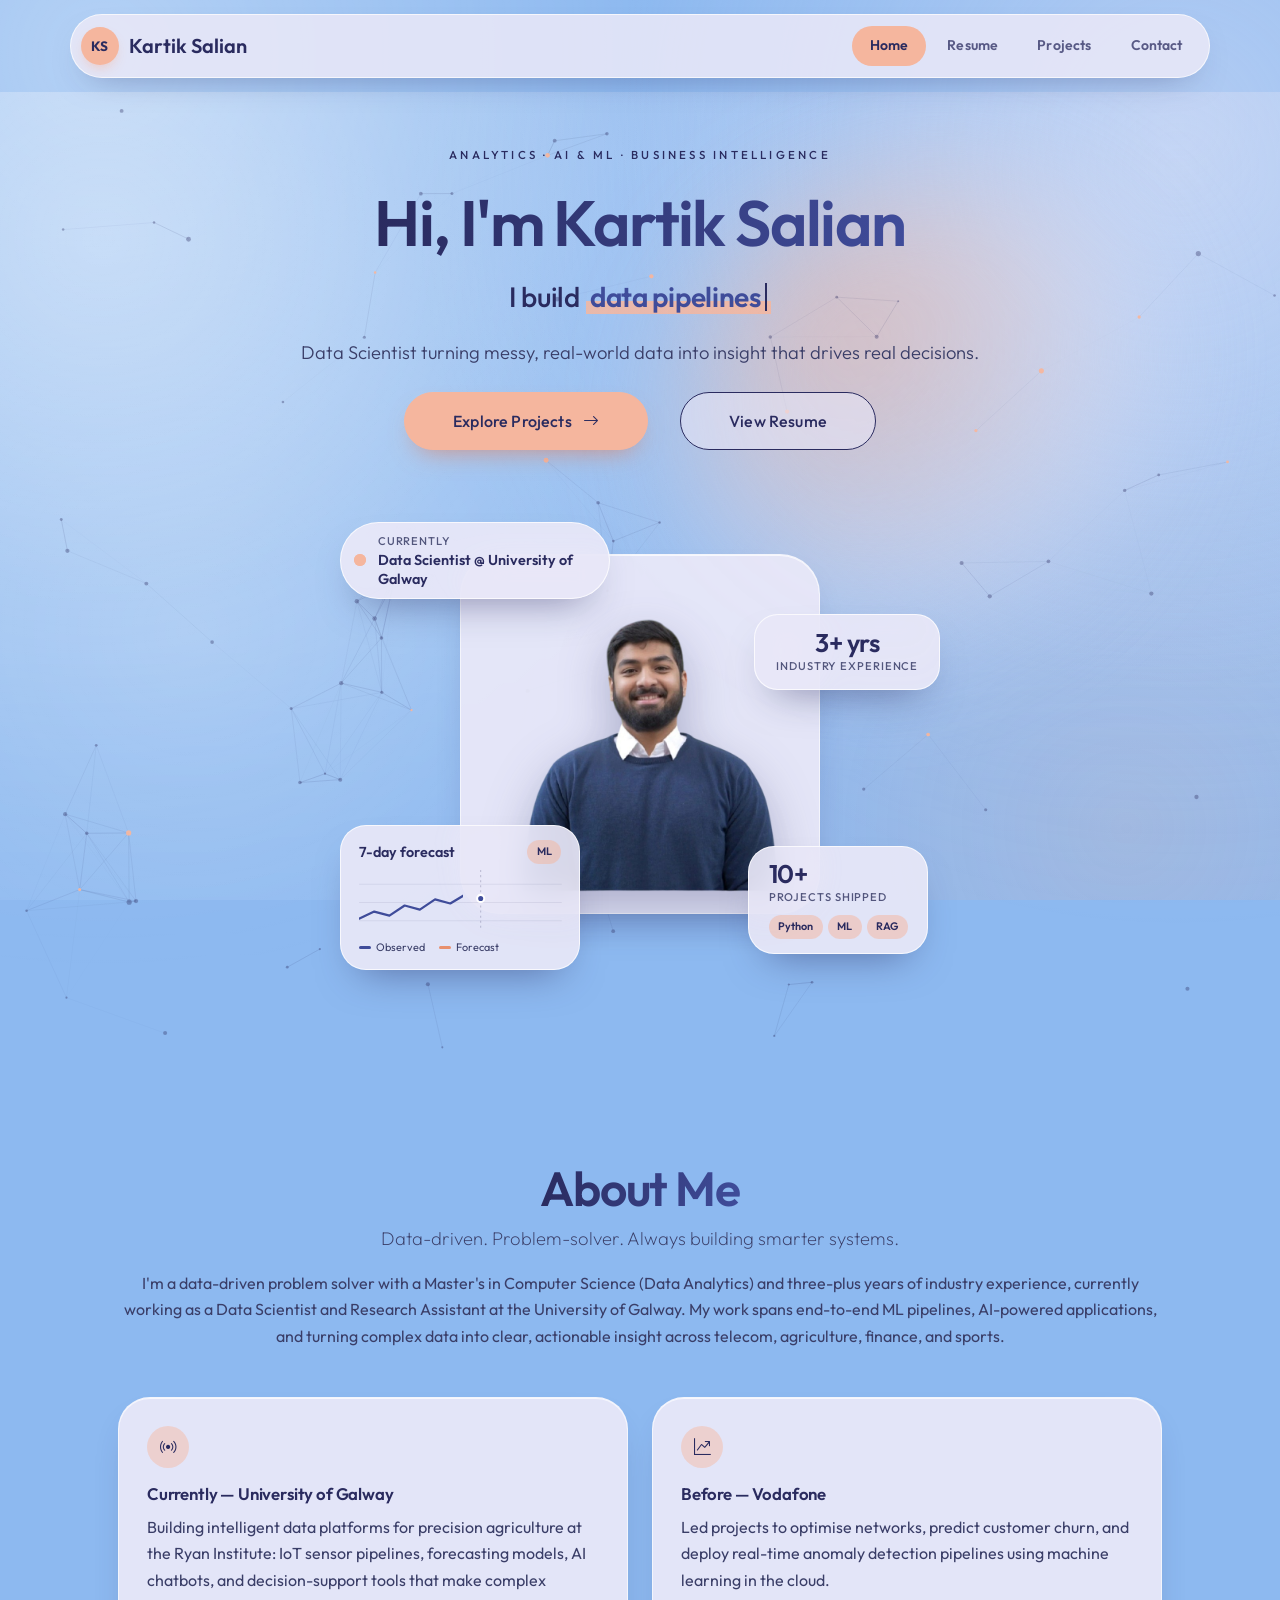
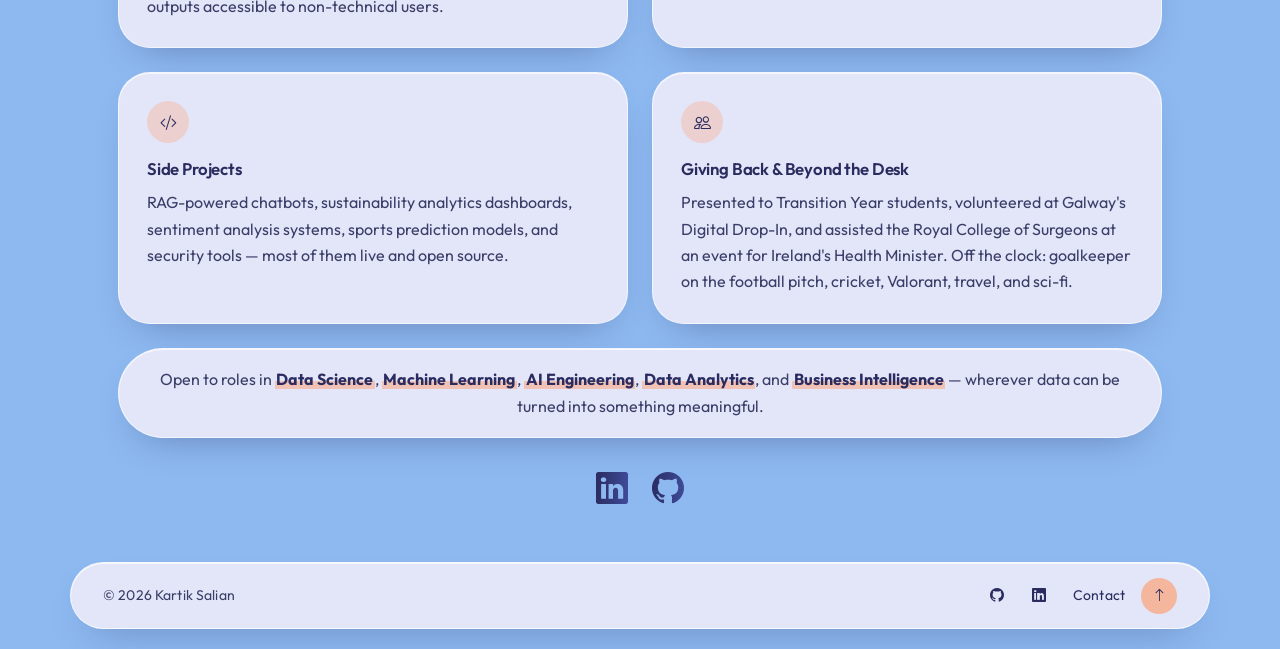
==== index.html @ 989a5f2d "Add version tags to CSS/JS links so browsers load the new theme instead of cached files" ====
<!DOCTYPE html>
<html lang="en">
    <head>
        <meta charset="utf-8" />
        <meta name="viewport" content="width=device-width, initial-scale=1, shrink-to-fit=no" />
        <meta name="description" content="Kartik Salian — Data Scientist and ML Engineer building data pipelines, predictive models, and AI-powered applications." />
        <meta name="author" content="Kartik Salian" />
        <title>Kartik Salian | Data Scientist &amp; ML Engineer</title>
        <!-- Social share previews-->
        <meta property="og:type" content="website" />
        <meta property="og:site_name" content="Kartik Salian" />
        <meta property="og:url" content="https://kartiksalian.github.io/Kartik-portfolio/" />
        <meta property="og:title" content="Kartik Salian | Data Scientist &amp; ML Engineer" />
        <meta property="og:description" content="Kartik Salian — Data Scientist and ML Engineer building data pipelines, predictive models, and AI-powered applications." />
        <meta property="og:image" content="https://kartiksalian.github.io/Kartik-portfolio/assets/Profile.png" />
        <meta name="twitter:card" content="summary" />
        <meta name="twitter:title" content="Kartik Salian | Data Scientist &amp; ML Engineer" />
        <meta name="twitter:description" content="Kartik Salian — Data Scientist and ML Engineer building data pipelines, predictive models, and AI-powered applications." />
        <meta name="twitter:image" content="https://kartiksalian.github.io/Kartik-portfolio/assets/Profile.png" />
        <!-- Favicon-->
        <link rel="icon" type="image/svg+xml" href="assets/favicon.svg" />
        <link rel="alternate icon" type="image/x-icon" href="assets/favicon.ico" />
        <!-- Custom Google font-->
        <link rel="preconnect" href="https://fonts.googleapis.com" />
        <link rel="preconnect" href="https://fonts.gstatic.com" crossorigin />
        <link href="https://fonts.googleapis.com/css2?family=Outfit:wght@300;400;500;600;700&amp;display=swap" rel="stylesheet" />
        <!-- Bootstrap icons-->
        <link href="https://cdn.jsdelivr.net/npm/bootstrap-icons@1.11.3/font/bootstrap-icons.css" rel="stylesheet" />
        <!-- Core theme CSS (includes Bootstrap)-->
        <link href="css/styles.css?v=20261110" rel="stylesheet" />
        <!-- Modern 3D redesign (scoped to this page only)-->
        <link href="css/custom-3d.css?v=20261110" rel="stylesheet" />
        <style>
            @keyframes fadeSlideIn {
                from { opacity: 0; transform: translateY(22px); }
                to   { opacity: 1; transform: translateY(0); }
            }
            main { animation: fadeSlideIn 0.55s ease both; }
        </style>
    </head>
    <body class="d-flex flex-column h-100 theme-3d">
        <main class="flex-shrink-0">
            <!-- Navigation-->
            <nav class="navbar navbar-expand-lg navbar-light py-3">
                <div class="container px-5">
                    <a class="navbar-brand" href="index.html"><span class="fw-bolder text-primary">Kartik Salian</span></a>
                    <button class="navbar-toggler" type="button" data-bs-toggle="collapse" data-bs-target="#navbarSupportedContent" aria-controls="navbarSupportedContent" aria-expanded="false" aria-label="Toggle navigation"><span class="navbar-toggler-icon"></span></button>
                    <div class="collapse navbar-collapse" id="navbarSupportedContent">
                        <ul class="navbar-nav ms-auto mb-2 mb-lg-0 small fw-bolder">
                            <li class="nav-item"><a class="nav-link" href="index.html">Home</a></li>
                            <li class="nav-item"><a class="nav-link" href="resume.html">Resume</a></li>
                            <li class="nav-item"><a class="nav-link" href="projects.html">Projects</a></li>
                            <li class="nav-item"><a class="nav-link" href="contact.html">Contact</a></li>
                        </ul>
                    </div>
                </div>
            </nav>
            <!-- Header-->
            <header class="py-5 hero">
                <div class="hero-3d-bg"><canvas id="hero-canvas"></canvas></div>
                <div class="container px-5 pb-5">
                    <div class="row gx-5 align-items-center">
                        <div class="col-xxl-5">
                            <!-- Header text content-->
                            <div class="text-center text-xxl-start">
                                <div class="hero-badge text-uppercase mb-4">Analytics &middot; AI &amp; ML &middot; Business Intelligence</div>
                                <h1 class="display-3 fw-bolder mb-3"><span class="text-gradient d-inline">Hi, I'm Kartik Salian</span></h1>
                                <p class="hero-rotator mb-3">I build <span class="rotator" data-words="data pipelines|ML models|RAG chatbots|forecasting systems|dashboards">data pipelines</span></p>
                                <p class="lead mb-4">Data Scientist turning messy, real-world data into insight that drives real decisions.</p>
                                <div class="d-grid gap-3 d-sm-flex justify-content-sm-center justify-content-xxl-start mb-3">
                                    <a class="btn btn-primary btn-lg px-5 py-3 me-sm-3 fs-6 fw-bolder" href="projects.html">Explore Projects <i class="bi bi-arrow-right ms-2"></i></a>
                                    <a class="btn btn-outline-dark btn-lg px-5 py-3 fs-6 fw-bolder" href="resume.html"> View Resume</a>
                                </div>
                            </div>
                        </div>
                        <div class="col-xxl-7">
                            <!-- Header profile picture-->
                            <div class="hero-visual mt-5 mt-xxl-0">
                                <div class="tilt-card profile-frame">
                                    <img class="profile-img" src="assets/Profile.png" alt="Portrait of Kartik Salian" />
                                </div>

                                <!-- Floating info capsules -->
                                <div class="hero-cap cap-status">
                                    <span class="live-dot" aria-hidden="true"></span>
                                    <div>
                                        <div class="cap-label">Currently</div>
                                        <div class="cap-title">Data Scientist @ University of Galway</div>
                                    </div>
                                </div>

                                <div class="hero-cap cap-years">
                                    <div class="cap-big">3+ yrs</div>
                                    <div class="cap-label">Industry experience</div>
                                </div>

                                <div class="hero-cap cap-projects">
                                    <div class="cap-big">10+</div>
                                    <div class="cap-label">Projects shipped</div>
                                    <div class="cap-chips"><span>Python</span><span>ML</span><span>RAG</span></div>
                                </div>

                                <div class="hero-cap cap-chart">
                                    <div class="d-flex justify-content-between align-items-center mb-1">
                                        <div class="cap-title">7-day forecast</div>
                                        <span class="cap-tag">ML</span>
                                    </div>
                                    <svg class="forecast-svg" viewBox="0 0 200 64" role="img" aria-label="Animated forecast chart with an uncertainty band">
                                        <defs>
                                            <clipPath id="forecastReveal">
                                                <rect x="0" y="0" width="0" height="64">
                                                    <animate attributeName="width" values="0;200;200;0" keyTimes="0;0.45;0.92;1" dur="7s" repeatCount="indefinite" />
                                                </rect>
                                            </clipPath>
                                        </defs>
                                        <line class="fc-grid" x1="0" y1="16" x2="200" y2="16" />
                                        <line class="fc-grid" x1="0" y1="34" x2="200" y2="34" />
                                        <line class="fc-grid" x1="0" y1="52" x2="200" y2="52" />
                                        <line class="fc-now" x1="120" y1="2" x2="120" y2="62" />
                                        <g clip-path="url(#forecastReveal)">
                                            <polygon class="fc-band" points="120,30 140,18 160,17 180,9 200,7 200,37 180,33 160,36 140,30" />
                                            <polyline class="fc-hist" points="0,50 15,43 30,47 45,37 60,41 75,31 90,35 105,26 120,30" />
                                            <polyline class="fc-pred" points="120,30 140,24 160,27 180,21 200,22" />
                                        </g>
                                        <circle class="fc-dot" cx="120" cy="30" r="3.5" />
                                    </svg>
                                    <div class="cap-legend"><span class="lg-hist"></span>Observed <span class="lg-pred"></span>Forecast</div>
                                </div>
                            </div>
                        </div>
                    </div>
                </div>
            </header>
            <!-- About Section-->
            <section class="about-section py-5">
                <div class="container px-5">
                    <div class="row gx-5 justify-content-center">
                        <div class="col-xxl-9">
                            <div class="text-center my-5 reveal">
                                <h2 class="display-5 fw-bolder"><span class="text-gradient d-inline">About Me</span></h2>
                                <p class="lead about-intro fw-light mb-3">Data-driven. Problem-solver. Always building smarter systems.</p>
                                <p class="about-intro mb-0">
                                    I'm a data-driven problem solver with a Master's in Computer Science (Data Analytics) and three-plus years of industry experience, currently working as a Data Scientist and Research Assistant at the University of Galway. My work spans end-to-end ML pipelines, AI-powered applications, and turning complex data into clear, actionable insight across telecom, agriculture, finance, and sports.
                                </p>
                            </div>

                            <div class="row g-4 mb-4">
                                <div class="col-md-6 reveal">
                                    <div class="tilt-card about-card">
                                        <div class="about-card-icon"><i class="bi bi-broadcast"></i></div>
                                        <h3>Currently &mdash; University of Galway</h3>
                                        <p class="mb-0">Building intelligent data platforms for precision agriculture at the Ryan Institute: IoT sensor pipelines, forecasting models, AI chatbots, and decision-support tools that make complex outputs accessible to non-technical users.</p>
                                    </div>
                                </div>
                                <div class="col-md-6 reveal">
                                    <div class="tilt-card about-card">
                                        <div class="about-card-icon"><i class="bi bi-graph-up-arrow"></i></div>
                                        <h3>Before &mdash; Vodafone</h3>
                                        <p class="mb-0">Led projects to optimise networks, predict customer churn, and deploy real-time anomaly detection pipelines using machine learning in the cloud.</p>
                                    </div>
                                </div>
                                <div class="col-md-6 reveal">
                                    <div class="tilt-card about-card">
                                        <div class="about-card-icon"><i class="bi bi-code-slash"></i></div>
                                        <h3>Side Projects</h3>
                                        <p class="mb-0">RAG-powered chatbots, sustainability analytics dashboards, sentiment analysis systems, sports prediction models, and security tools &mdash; most of them live and open source.</p>
                                    </div>
                                </div>
                                <div class="col-md-6 reveal">
                                    <div class="tilt-card about-card">
                                        <div class="about-card-icon"><i class="bi bi-people"></i></div>
                                        <h3>Giving Back &amp; Beyond the Desk</h3>
                                        <p class="mb-0">Presented to Transition Year students, volunteered at Galway's Digital Drop-In, and assisted the Royal College of Surgeons at an event for Ireland's Health Minister. Off the clock: goalkeeper on the football pitch, cricket, Valorant, travel, and sci-fi.</p>
                                    </div>
                                </div>
                            </div>

                            <div class="open-to-strip text-center reveal mb-4">
                                Open to roles in <strong>Data Science</strong>, <strong>Machine Learning</strong>, <strong>AI Engineering</strong>, <strong>Data Analytics</strong>, and <strong>Business Intelligence</strong> &mdash; wherever data can be turned into something meaningful.
                            </div>

                            <div class="d-flex justify-content-center fs-2 gap-4 reveal">
                                <a class="text-gradient" href="https://linkedin.com/in/kartik-salian-445038184" target="_blank"><i class="bi bi-linkedin"></i></a>
                                <a class="text-gradient" href="https://github.com/KartikSalian" target="_blank"><i class="bi bi-github"></i></a>
                            </div>
                        </div>
                    </div>
                </div>
            </section>
        </main>
        <!-- Footer-->
        <footer class="py-4 mt-auto">
            <div class="container px-5">
                <div class="site-footer">
                    <div class="small m-0">&copy; <span class="js-year">2026</span> Kartik Salian</div>
                    <div class="footer-links small">
                        <a href="https://github.com/KartikSalian" target="_blank" rel="noopener" aria-label="GitHub"><i class="bi bi-github"></i></a>
                        <a href="https://linkedin.com/in/kartik-salian-445038184" target="_blank" rel="noopener" aria-label="LinkedIn"><i class="bi bi-linkedin"></i></a>
                        <a href="contact.html">Contact</a>
                        <a href="#" class="to-top" aria-label="Back to top"><i class="bi bi-arrow-up"></i></a>
                    </div>
                </div>
            </div>
        </footer>
        <!-- Bootstrap core JS-->
        <script src="https://cdn.jsdelivr.net/npm/bootstrap@5.2.3/dist/js/bootstrap.bundle.min.js"></script>
        <!-- Core theme JS-->
        <script src="js/scripts.js?v=20261110"></script>
        <!-- Hero background network + interaction effects-->
        <script src="js/hero-network.js?v=20261110" defer></script>
        <script src="js/effects.js?v=20261110" defer></script>
    </body>
</html>
---- css/custom-3d.css ----
/* Portfolio theme — scoped to .theme-3d so nothing outside these pages changes.

   Palette
   - Powder blue      #8DB9F0  page background
   - Lavender white   #E9E8F8  tiles / cards / navbar / footer
   - Sunset peach     #F5B69E  accent — used sparingly (active states,
                               small highlights, icon hover), never for text
   - Deep navy        #13254A  ink for headings, buttons, body text
     (dark ink is needed: white or mid-tone text on powder blue fails contrast) */

.theme-3d {
    --bg: #8db9f0;
    --bg-rgb: 141, 185, 240;
    --tile: #e9e8f8;
    --tile-rgb: 233, 232, 248;
    --peach: #f5b69e;
    --peach-rgb: 245, 182, 158;
    --ink: #2a2b5f;
    --ink-rgb: 42, 43, 95;
    --ink-soft: #3a3e68;
    --link: #2f3478;
    --accent: #3f4c9a;

    --bg-panel: rgba(var(--tile-rgb), 0.94);
    --bg-panel-hover: rgba(var(--tile-rgb), 1);
    --bg-inset: rgba(255, 255, 255, 0.6);
    --border-soft: rgba(var(--ink-rgb), 0.1);

    --tile-shadow: 0 1px 0 rgba(255, 255, 255, 0.7) inset, 0 18px 40px -22px rgba(var(--ink-rgb), 0.45);
    --tile-shadow-hover: 0 1px 0 rgba(255, 255, 255, 0.8) inset, 0 26px 50px -22px rgba(var(--ink-rgb), 0.55);

    position: relative;
    background-color: var(--bg);
    color: var(--ink-soft);
    font-family: "Outfit", system-ui, -apple-system, "Segoe UI", sans-serif;
    font-weight: 400;
    line-height: 1.65;
    -webkit-font-smoothing: antialiased;
}

/* Typography — clean geometric sans, semibold headings with tight tracking
   (no heavy 800/900 weights). */
.theme-3d h1,
.theme-3d h2,
.theme-3d h3,
.theme-3d h4,
.theme-3d h5,
.theme-3d h6,
.theme-3d .fw-bolder,
.theme-3d .fw-bold {
    font-weight: 600 !important;
}

.theme-3d h1,
.theme-3d h2,
.theme-3d .display-3,
.theme-3d .display-4,
.theme-3d .display-5 {
    letter-spacing: -0.025em;
    line-height: 1.1;
}

.theme-3d h3,
.theme-3d h4,
.theme-3d h5 {
    letter-spacing: -0.01em;
}

.theme-3d .lead {
    font-weight: 300;
    font-size: 1.15rem;
    line-height: 1.7;
}

.theme-3d .small,
.theme-3d small {
    letter-spacing: 0.01em;
}

/* Eyebrow label: tiny, uppercase, wide tracking, short trailing rule. */
.theme-3d .eyebrow {
    display: inline-flex;
    align-items: center;
    gap: 0.9rem;
    font-size: 0.72rem;
    font-weight: 500;
    letter-spacing: 0.28em;
    text-transform: uppercase;
    color: var(--ink-soft);
}

.theme-3d .eyebrow::after {
    content: "";
    width: 2.5rem;
    height: 1.5px;
    background: rgba(var(--ink-rgb), 0.45);
}

/* Pill buttons, as in the reference design */
.theme-3d .btn {
    border-radius: 999px;
    font-weight: 500 !important;
    letter-spacing: 0.01em;
}

/* Soft light wash behind the whole page so the blue isn't flat. */
.theme-3d::before {
    content: "";
    position: fixed;
    inset: 0;
    z-index: -5;
    background:
        radial-gradient(circle at 8% 6%, rgba(255, 255, 255, 0.35), transparent 38%),
        radial-gradient(circle at 92% 14%, rgba(var(--tile-rgb), 0.4), transparent 40%),
        radial-gradient(circle at 88% 92%, rgba(var(--peach-rgb), 0.18), transparent 35%),
        radial-gradient(circle at 15% 70%, rgba(255, 255, 255, 0.18), transparent 40%);
}

.theme-3d p,
.theme-3d li {
    color: var(--ink-soft);
}

.theme-3d strong {
    color: var(--ink);
}

.theme-3d h1,
.theme-3d h2,
.theme-3d h3,
.theme-3d h4,
.theme-3d h5,
.theme-3d h6 {
    color: var(--ink);
}

.theme-3d a:not(.btn) {
    color: var(--link);
    text-decoration-color: rgba(var(--ink-rgb), 0.3);
    text-underline-offset: 3px;
    transition: color 0.2s ease, text-decoration-color 0.2s ease;
}

.theme-3d a:not(.btn):hover {
    color: var(--ink);
    text-decoration-color: var(--peach);
}

.theme-3d .text-muted {
    color: var(--ink-soft) !important;
    opacity: 0.85;
}

.theme-3d .text-primary {
    color: var(--accent) !important;
}

.theme-3d .text-secondary {
    color: var(--ink-soft) !important;
}

.theme-3d .text-gradient {
    background-image: linear-gradient(92deg, var(--ink), var(--accent));
    background-clip: text;
    -webkit-background-clip: text;
    -webkit-text-fill-color: transparent;
}

.theme-3d ::selection {
    background: var(--peach);
    color: var(--ink);
}

.theme-3d :focus-visible {
    outline: 2px solid var(--peach);
    outline-offset: 3px;
}

/* Navbar */
/* Floating capsule navbar: the <nav> itself is transparent and sticky;
   its inner .container is the lavender pill. */
.theme-3d .navbar {
    position: sticky;
    top: 0;
    z-index: 40;
    background: transparent !important;
    padding: 0.85rem 0 !important;
}

.theme-3d .navbar > .container {
    background: rgba(var(--tile-rgb), 0.88);
    backdrop-filter: blur(16px) saturate(140%);
    -webkit-backdrop-filter: blur(16px) saturate(140%);
    border: 1px solid rgba(255, 255, 255, 0.7);
    border-radius: 999px;
    padding: 0.45rem 0.55rem 0.45rem 0.6rem !important;
    box-shadow: 0 14px 34px -20px rgba(var(--ink-rgb), 0.5);
    transition: box-shadow 0.3s ease;
}

.theme-3d .navbar.is-scrolled > .container {
    box-shadow: 0 18px 40px -18px rgba(var(--ink-rgb), 0.6);
}

/* When the mobile menu opens, the pill becomes a rounded panel */
@media (max-width: 991.98px) {
    .theme-3d .navbar > .container {
        border-radius: 28px;
        margin-inline: auto;
        width: calc(100% - 1.5rem);
        max-width: none;
        padding-right: 0.8rem !important;
    }
}

.theme-3d .navbar-brand span {
    color: var(--ink) !important;
}

/* Nav links are small capsules; the current page is a peach capsule */
.theme-3d .navbar-nav {
    gap: 0.25rem;
}

.theme-3d .navbar-nav .nav-link {
    color: var(--ink) !important;
    border-radius: 999px;
    padding: 0.5rem 1.1rem !important;
    opacity: 0.75;
    transition: opacity 0.2s ease, background-color 0.2s ease;
}

.theme-3d .navbar-nav .nav-link:hover {
    opacity: 1;
    background: rgba(var(--peach-rgb), 0.35);
}

.theme-3d .navbar-nav .nav-link.active {
    opacity: 1;
    background: var(--peach);
}

.theme-3d .navbar-toggler {
    border: none;
    border-radius: 999px;
    background: rgba(var(--peach-rgb), 0.45);
    padding: 0.45rem 0.7rem;
}

.theme-3d .navbar-toggler:focus {
    box-shadow: 0 0 0 3px rgba(var(--peach-rgb), 0.6);
}

/* Floating vertical capsule rail (injected by js/effects.js) */
.side-rail {
    position: fixed;
    left: 22px;
    top: 50%;
    transform: translateY(-50%);
    z-index: 35;
    display: none;
    flex-direction: column;
    align-items: center;
    gap: 0.35rem;
    padding: 0.6rem 0.45rem;
    background: rgba(var(--tile-rgb), 0.9);
    backdrop-filter: blur(16px) saturate(140%);
    -webkit-backdrop-filter: blur(16px) saturate(140%);
    border: 1px solid rgba(255, 255, 255, 0.7);
    border-radius: 999px;
    box-shadow: 0 18px 40px -20px rgba(var(--ink-rgb), 0.55);
}

@media (min-width: 1400px) {
    .side-rail {
        display: flex;
    }
}

.side-rail a {
    position: relative;
    display: inline-flex;
    align-items: center;
    justify-content: center;
    width: 40px;
    height: 40px;
    border-radius: 50%;
    color: var(--ink) !important;
    opacity: 0.75;
    font-size: 1rem;
    text-decoration: none;
    transition: background-color 0.2s ease, opacity 0.2s ease;
}

.side-rail a:hover {
    opacity: 1;
    background: rgba(var(--peach-rgb), 0.35);
}

.side-rail a.active {
    opacity: 1;
    background: var(--peach);
}

.side-rail .rail-sep {
    width: 22px;
    height: 1px;
    margin: 0.35rem 0;
    background: rgba(var(--ink-rgb), 0.15);
}

/* Tooltip label that slides out to the right */
.side-rail a::after {
    content: attr(data-label);
    position: absolute;
    left: calc(100% + 12px);
    top: 50%;
    transform: translate(-6px, -50%);
    padding: 0.3rem 0.75rem;
    border-radius: 999px;
    background: var(--ink);
    color: #fff;
    font-size: 0.75rem;
    font-weight: 500;
    white-space: nowrap;
    opacity: 0;
    pointer-events: none;
    transition: opacity 0.2s ease, transform 0.2s ease;
}

.side-rail a:hover::after,
.side-rail a:focus-visible::after {
    opacity: 1;
    transform: translate(0, -50%);
}

/* Keep the Projects "On this page" box clear of the rail */
@media (min-width: 1400px) {
    .theme-3d .projects-toc {
        left: 96px !important;
    }
}

/* Logo: peach "KS" monogram before the name */
.theme-3d .navbar-brand {
    display: inline-flex;
    align-items: center;
    gap: 0.65rem;
}

.theme-3d .navbar-brand::before {
    content: "KS";
    display: inline-flex;
    align-items: center;
    justify-content: center;
    width: 2.4rem;
    height: 2.4rem;
    border-radius: 50%;
    background: var(--peach);
    color: var(--ink);
    font-size: 0.85rem;
    font-weight: 700;
    letter-spacing: 0.04em;
    box-shadow: 0 6px 14px -6px rgba(var(--peach-rgb), 0.9);
    transition: transform 0.3s ease;
}

.theme-3d .navbar-brand:hover::before {
    transform: rotate(-8deg) scale(1.06);
}

/* Hero (home page — with 3D canvas) */
.theme-3d .hero {
    position: relative;
    overflow: hidden;
    padding-top: 3rem;
    isolation: isolate;
}

.theme-3d .hero::before {
    content: "";
    position: absolute;
    inset: -20% -10%;
    background:
        radial-gradient(circle at 15% 25%, rgba(255, 255, 255, 0.35), transparent 45%),
        radial-gradient(circle at 85% 20%, rgba(var(--tile-rgb), 0.35), transparent 45%);
    z-index: -2;
    /* fade out at the bottom so there's no hard edge into the next section */
    -webkit-mask-image: linear-gradient(to bottom, #000 55%, transparent 85%);
    mask-image: linear-gradient(to bottom, #000 55%, transparent 85%);
}

.hero-3d-bg {
    position: absolute;
    inset: 0;
    z-index: -1;
    pointer-events: none;
}

.hero-3d-bg canvas {
    width: 100%;
    height: 100%;
    display: block;
}

/* Hero badge uses the eyebrow style from the reference design */
.theme-3d .hero-badge {
    display: inline-flex;
    align-items: center;
    gap: 0.9rem;
    font-size: 0.72rem;
    font-weight: 500;
    letter-spacing: 0.28em;
    color: var(--ink);
}

.theme-3d .hero-badge::after {
    content: "";
    width: 2.5rem;
    height: 1.5px;
    background: rgba(var(--ink-rgb), 0.45);
}

.theme-3d .hero p.lead {
    color: var(--ink-soft) !important;
}

/* Slowly drifting soft colour orbs (CSS-only, so there is motion even if
   the WebGL scene can't load). Sit behind the 3D canvas. */
.theme-3d .hero::after,
.theme-3d .page-hero::after {
    content: "";
    position: absolute;
    z-index: -2;
    pointer-events: none;
    width: 520px;
    height: 520px;
    border-radius: 50%;
    filter: blur(60px);
    opacity: 0.75;
}

.theme-3d .hero::after {
    top: 8%;
    right: 6%;
    background: radial-gradient(circle at 30% 30%, rgba(var(--peach-rgb), 0.85), rgba(var(--tile-rgb), 0.5) 55%, transparent 70%);
    animation: orb-drift-a 18s ease-in-out infinite alternate;
}

.theme-3d .page-hero::after {
    width: 380px;
    height: 380px;
    top: -30%;
    left: 8%;
    background: radial-gradient(circle, rgba(var(--peach-rgb), 0.6), transparent 65%);
    animation: orb-drift-b 22s ease-in-out infinite alternate;
}

@keyframes orb-drift-a {
    0% { transform: translate(0, 0) scale(1); }
    50% { transform: translate(-140px, 60px) scale(1.12); }
    100% { transform: translate(-60px, -40px) scale(0.95); }
}

@keyframes orb-drift-b {
    0% { transform: translate(0, 0) scale(1); }
    100% { transform: translate(260px, 40px) scale(1.15); }
}

@keyframes hero-wash {
    0% { background-position: 0% 0%; }
    100% { background-position: 100% 60%; }
}

@media (prefers-reduced-motion: reduce) {
    .theme-3d .hero,
    .theme-3d .hero::after,
    .theme-3d .page-hero::after {
        animation: none;
    }
}

@media (max-width: 1399.98px) {
    .theme-3d .hero-badge::after {
        display: none;
    }
}

/* Compact page header (inner pages) */
.theme-3d .page-hero {
    position: relative;
    overflow: hidden;
    padding: 4rem 0 2.75rem;
    isolation: isolate;
}

.theme-3d .page-hero::before {
    content: "";
    position: absolute;
    inset: -60% -10%;
    background:
        radial-gradient(circle at 20% 30%, rgba(255, 255, 255, 0.35), transparent 50%),
        radial-gradient(circle at 80% 20%, rgba(var(--tile-rgb), 0.3), transparent 50%);
    z-index: -1;
}

.theme-3d .page-hero-sub {
    color: var(--ink-soft);
}

/* Buttons */
/* Primary: solid peach with indigo text (≈8:1 contrast) */
.theme-3d .btn-primary {
    background: var(--peach);
    border: 1px solid var(--peach);
    color: var(--ink);
    box-shadow: 0 12px 26px -12px rgba(224, 130, 98, 0.8);
    transition: transform 0.2s ease, box-shadow 0.2s ease, background-color 0.2s ease;
}

.theme-3d .btn-primary:hover,
.theme-3d .btn-primary:focus,
.theme-3d .btn-primary:active {
    background: #f2a283 !important;
    border-color: #f2a283 !important;
    color: var(--ink) !important;
    transform: translateY(-2px);
    box-shadow: 0 16px 30px -12px rgba(224, 130, 98, 0.9);
}

.theme-3d .btn-primary .bi-arrow-right {
    display: inline-block;
    transition: transform 0.2s ease;
}

.theme-3d .btn-primary:hover .bi-arrow-right {
    transform: translateX(4px);
}

/* Outline: indigo outline, fills peach on hover */
.theme-3d .btn-outline-primary,
.theme-3d .btn-outline-dark {
    color: var(--ink);
    border: 1.5px solid var(--ink);
    background: rgba(var(--tile-rgb), 0.55);
    transition: transform 0.2s ease, background-color 0.2s ease, border-color 0.2s ease;
}

.theme-3d .btn-outline-primary:hover,
.theme-3d .btn-outline-dark:hover {
    background: var(--peach);
    color: var(--ink);
    border-color: var(--peach);
    transform: translateY(-2px);
}

/* CTA band button (on the indigo band): solid peach */
.theme-3d .btn-outline-light {
    background: var(--peach);
    color: var(--ink);
    border: 1.5px solid var(--peach);
}

.theme-3d .btn-outline-light:hover {
    background: #fff;
    border-color: #fff;
    color: var(--ink);
}

/* Tiles — lavender surfaces shared by the profile frame, About cards and
   the Bootstrap .card used on Resume/Projects/Contact. */
.tilt-card,
.about-card,
.theme-3d .card,
.theme-3d .resume-entry {
    position: relative;
    background: var(--bg-panel);
    border: 1px solid rgba(255, 255, 255, 0.6) !important;
    border-radius: 32px !important;
    box-shadow: var(--tile-shadow) !important;
    transition: transform 0.4s cubic-bezier(0.2, 0.8, 0.2, 1), box-shadow 0.4s cubic-bezier(0.2, 0.8, 0.2, 1),
        background 0.3s ease;
}

.tilt-card:hover,
.about-card:hover,
.theme-3d .card:hover,
.theme-3d .resume-entry:hover {
    transform: translateY(-6px);
    background: var(--bg-panel-hover);
    box-shadow: var(--tile-shadow-hover) !important;
}

.theme-3d .card,
.theme-3d .resume-entry {
    color: var(--ink-soft);
}

/* Project screenshots: framed in a padded, rounded inset. */
.theme-3d .card .img-fluid {
    border-radius: 22px;
    margin: 1.25rem;
    box-shadow: 0 10px 24px -10px rgba(var(--ink-rgb), 0.4);
}

.profile-frame {
    width: min(360px, 78vw);
    aspect-ratio: 1 / 1;
    margin-inline: auto;
    border-radius: 40px !important;
    padding: 1.25rem;
}

.profile-frame img {
    width: 100%;
    height: 100%;
    object-fit: contain;
    filter: drop-shadow(0 18px 24px rgba(var(--ink-rgb), 0.3));
}

/* ---------- Hero: rotating headline ---------- */
.theme-3d .hero-rotator {
    font-size: clamp(1.35rem, 2.2vw, 1.75rem);
    font-weight: 500;
    color: var(--ink);
    letter-spacing: -0.01em;
    min-height: 1.5em;
}

.theme-3d .rotator {
    color: var(--accent);
    font-weight: 600;
    background-image: linear-gradient(transparent 64%, rgba(var(--peach-rgb), 0.85) 64%);
    padding: 0 0.15em;
}

.theme-3d .rotator::after {
    content: "";
    display: inline-block;
    width: 2px;
    height: 1em;
    margin-left: 4px;
    vertical-align: -0.12em;
    background: var(--ink);
    animation: caret-blink 1s steps(1) infinite;
}

@keyframes caret-blink {
    50% { opacity: 0; }
}

/* ---------- Hero: photo + floating info capsules ---------- */
.hero-visual {
    position: relative;
    width: min(600px, 100%);
    margin-inline: auto;
    padding: 2.5rem 0 3.5rem;
}

.hero-cap {
    position: absolute;
    z-index: 2;
    background: rgba(var(--tile-rgb), 0.92);
    backdrop-filter: blur(14px) saturate(140%);
    -webkit-backdrop-filter: blur(14px) saturate(140%);
    border: 1px solid rgba(255, 255, 255, 0.75);
    box-shadow: 0 20px 40px -20px rgba(42, 43, 95, 0.55);
    color: var(--ink-soft);
    opacity: 0;
    animation: cap-in 0.7s cubic-bezier(0.2, 0.8, 0.2, 1) forwards, cap-float 6s ease-in-out infinite;
}

.cap-label {
    font-size: 0.7rem;
    font-weight: 500;
    letter-spacing: 0.08em;
    text-transform: uppercase;
    color: var(--ink-soft);
    opacity: 0.85;
}

.cap-title {
    font-size: 0.9rem;
    font-weight: 600;
    color: var(--ink);
    line-height: 1.3;
}

.cap-big {
    font-size: 1.6rem;
    font-weight: 600;
    color: var(--ink);
    letter-spacing: -0.02em;
    line-height: 1.1;
}

/* Status pill — top left */
.cap-status {
    top: 0.5rem;
    left: 0;
    display: flex;
    align-items: center;
    gap: 0.75rem;
    max-width: 270px;
    padding: 0.6rem 1.2rem 0.6rem 0.8rem;
    border-radius: 999px;
    animation-delay: 0.2s, 0.9s;
}

.live-dot {
    position: relative;
    flex-shrink: 0;
    width: 12px;
    height: 12px;
    border-radius: 50%;
    background: var(--peach);
}

.live-dot::after {
    content: "";
    position: absolute;
    inset: 0;
    border-radius: 50%;
    background: var(--peach);
    animation: live-pulse 1.8s ease-out infinite;
}

@keyframes live-pulse {
    0% { transform: scale(1); opacity: 0.8; }
    100% { transform: scale(2.6); opacity: 0; }
}

/* Years — top right */
.cap-years {
    top: 22%;
    right: 0;
    padding: 0.85rem 1.3rem;
    border-radius: 24px;
    text-align: center;
    animation-delay: 0.4s, 1.6s;
    animation-duration: 0.7s, 7s;
}

/* Projects — bottom right */
.cap-projects {
    bottom: 1rem;
    right: 2%;
    padding: 0.85rem 1.2rem;
    border-radius: 26px;
    animation-delay: 0.6s, 0.4s;
    animation-duration: 0.7s, 6.5s;
}

.cap-chips {
    display: flex;
    gap: 0.3rem;
    margin-top: 0.5rem;
}

.cap-chips span,
.cap-tag {
    font-size: 0.68rem;
    font-weight: 600;
    padding: 0.2rem 0.6rem;
    border-radius: 999px;
    background: rgba(var(--peach-rgb), 0.5);
    color: var(--ink);
}

/* Forecast chart — bottom left */
.cap-chart {
    bottom: 0;
    left: 0;
    width: 240px;
    padding: 0.9rem 1.1rem 0.75rem;
    border-radius: 26px;
    animation-delay: 0.8s, 1.2s;
    animation-duration: 0.7s, 7.5s;
}

.forecast-svg {
    display: block;
    width: 100%;
    height: auto;
    overflow: visible;
}

.fc-grid {
    stroke: rgba(42, 43, 95, 0.08);
    stroke-width: 1;
}

.fc-now {
    stroke: rgba(42, 43, 95, 0.25);
    stroke-width: 1;
    stroke-dasharray: 2 3;
}

.fc-band {
    fill: rgba(245, 182, 158, 0.45);
}

.fc-hist {
    fill: none;
    stroke: var(--accent);
    stroke-width: 2.2;
    stroke-linejoin: round;
    stroke-linecap: round;
}

.fc-pred {
    fill: none;
    stroke: #e8906e;
    stroke-width: 2.2;
    stroke-dasharray: 4 4;
    stroke-linecap: round;
}

.fc-dot {
    fill: var(--accent);
    stroke: #fff;
    stroke-width: 2;
}

.cap-legend {
    display: flex;
    align-items: center;
    gap: 0.35rem;
    margin-top: 0.35rem;
    font-size: 0.68rem;
    color: var(--ink-soft);
}

.cap-legend span {
    display: inline-block;
    width: 12px;
    height: 3px;
    border-radius: 2px;
}

.cap-legend .lg-hist {
    background: var(--accent);
}

.cap-legend .lg-pred {
    margin-left: 0.5rem;
    background: #e8906e;
}

@keyframes cap-in {
    from { opacity: 0; translate: 0 16px; }
    to { opacity: 1; translate: 0 0; }
}

@keyframes cap-float {
    0%, 100% { transform: translateY(0); }
    50% { transform: translateY(-10px); }
}

@media (max-width: 575.98px) {
    .hero-visual {
        padding: 3.5rem 0 5.5rem;
    }

    .cap-years,
    .cap-projects {
        display: none;
    }

    .cap-status {
        left: 50%;
        margin-left: -135px;
    }

    .cap-chart {
        left: 50%;
        margin-left: -120px;
    }
}

@media (prefers-reduced-motion: reduce) {
    .hero-cap {
        opacity: 1;
        animation: none;
    }

    .live-dot::after,
    .rotator::after {
        animation: none;
    }
}

/* About section (home page) */
.theme-3d .about-section {
    position: relative;
}

.theme-3d .about-section .about-intro {
    color: var(--ink-soft);
}

.about-card {
    padding: 1.75rem;
    height: 100%;
    color: var(--ink-soft);
}

.about-card-icon {
    display: inline-flex;
    align-items: center;
    justify-content: center;
    flex-shrink: 0;
    width: 42px;
    height: 42px;
    border-radius: 50%;
    background: rgba(var(--peach-rgb), 0.45);
    color: var(--ink);
    font-size: 1.05rem;
    margin-bottom: 1rem;
    transition: background-color 0.3s ease;
}

.about-card:hover .about-card-icon,
.list-group-item:hover .about-card-icon {
    background: var(--peach);
}

.about-card h3 {
    color: var(--ink);
    font-size: 1.05rem;
    font-weight: 700;
    margin-bottom: 0.6rem;
}

.theme-3d .open-to-strip {
    color: var(--ink-soft);
    background: var(--bg-panel);
    border: 1px solid rgba(255, 255, 255, 0.6);
    border-radius: 999px;
    padding: 1.1rem 2rem;
    box-shadow: var(--tile-shadow);
}

/* Highlighter-style peach underline on the role names */
.theme-3d .open-to-strip strong {
    color: var(--ink);
    background-image: linear-gradient(transparent 62%, rgba(var(--peach-rgb), 0.75) 62%);
    padding: 0 0.1em;
}

/* Inset boxes inside tiles (resume dates, skill chips) */
.theme-3d .bg-light {
    background-color: var(--bg-inset) !important;
    border: 1px solid var(--border-soft);
    color: var(--ink-soft);
}

.theme-3d .bg-light.p-4 {
    border-radius: 24px !important;
}

/* Skill chips (Resume) become capsules */
.theme-3d .bg-light.p-3.h-100 {
    border-radius: 999px !important;
    padding: 0.8rem 1.4rem !important;
    transition: background-color 0.2s ease, border-color 0.2s ease;
}

.theme-3d .bg-light.p-3.h-100:hover {
    background-color: rgba(var(--peach-rgb), 0.35) !important;
    border-color: rgba(var(--peach-rgb), 0.8);
}

/* A tile that also carries .bg-light (Contact page) stays lavender */
.theme-3d .tilt-card.bg-light {
    background-color: var(--bg-panel) !important;
    border-color: rgba(255, 255, 255, 0.6);
}

/* Contact rows: separate floating capsules instead of a joined list */
.theme-3d .list-group {
    gap: 0.75rem;
}

.theme-3d .list-group-item {
    background-color: var(--bg-inset);
    border: 1px solid var(--border-soft) !important;
    border-radius: 999px !important;
    padding: 0.55rem 1.4rem 0.55rem 0.55rem;
    color: var(--ink-soft);
    transition: transform 0.2s ease, background-color 0.2s ease;
}

.theme-3d .list-group-item:hover {
    transform: translateX(4px);
    background-color: #fff;
}

/* Gradient bands & feature icons (CTA sections, section icons) */
.theme-3d .bg-gradient-primary-to-secondary {
    background: linear-gradient(135deg, var(--ink) 0%, var(--accent) 100%) !important;
}

/* Full-width CTA band becomes a floating rounded panel */
.theme-3d section.bg-gradient-primary-to-secondary {
    margin: 2rem auto 2.5rem;
    width: calc(100% - 3rem);
    max-width: 1296px;
    border-radius: 44px;
    box-shadow: 0 30px 60px -30px rgba(var(--ink-rgb), 0.7);
}

.theme-3d .bg-gradient-primary-to-secondary h2,
.theme-3d .bg-gradient-primary-to-secondary p {
    color: #fff;
}

/* Section titles on Projects */
.theme-3d .section-title {
    display: inline-block;
    padding-bottom: 0.5rem;
    border-bottom: 3px solid var(--peach);
}

/* Floating capsule footer */
.theme-3d footer {
    background: transparent !important;
    color: var(--ink-soft);
    padding: 0 0 1.25rem !important;
}

.theme-3d footer > .container {
    background: var(--bg-panel);
    border: 1px solid rgba(255, 255, 255, 0.7);
    border-radius: 999px;
    padding: 0.9rem 2rem !important;
    box-shadow: var(--tile-shadow);
}

.site-footer {
    display: flex;
    align-items: center;
    justify-content: space-between;
    flex-wrap: wrap;
    gap: 0.75rem 1.5rem;
}

.footer-links {
    display: flex;
    align-items: center;
    gap: 0.4rem;
}

.theme-3d .footer-links a {
    display: inline-flex;
    align-items: center;
    justify-content: center;
    min-width: 36px;
    height: 36px;
    padding: 0 0.6rem;
    border-radius: 999px;
    text-decoration: none;
    color: var(--ink) !important;
    transition: background-color 0.2s ease;
}

.theme-3d .footer-links a:hover {
    background: rgba(var(--peach-rgb), 0.45);
}

.theme-3d .footer-links .to-top {
    background: var(--peach);
}

@media (max-width: 575.98px) {
    .site-footer {
        justify-content: center;
        text-align: center;
    }

    .theme-3d footer > .container {
        border-radius: 28px;
        width: calc(100% - 1.5rem);
    }
}

.theme-3d footer a {
    color: var(--ink-soft) !important;
}

/* ==========================================================
   Resume: vertical journey timeline + details popup
   Work = lavender · Part-time = peach · Education = indigo
   ========================================================== */
.theme-3d {
    --part-tile: #fce6dc;
    --edu-grad: linear-gradient(140deg, #2a2b5f 0%, #3f4c9a 100%);
}

.tl-legend {
    display: inline-flex;
    flex-wrap: wrap;
    justify-content: center;
    gap: 0.5rem;
    padding: 0.4rem;
    border-radius: 999px;
    background: var(--bg-panel);
    border: 1px solid rgba(255, 255, 255, 0.7);
    box-shadow: var(--tile-shadow);
}

.tl-legend-item {
    display: inline-flex;
    align-items: center;
    gap: 0.45rem;
    padding: 0.35rem 0.9rem;
    border-radius: 999px;
    font-size: 0.82rem;
    font-weight: 500;
    color: var(--ink);
}

.tl-legend-item i {
    width: 12px;
    height: 12px;
    border-radius: 50%;
}

.tl-legend-item.is-work i { background: var(--tile); border: 2px solid var(--ink); }
.tl-legend-item.is-part i { background: var(--peach); }
.tl-legend-item.is-edu i { background: var(--edu-grad); }

.timeline {
    position: relative;
    list-style: none;
    margin: 0 auto;
    padding: 0;
    max-width: 1080px;
}

/* the line */
.timeline::before {
    content: "";
    position: absolute;
    top: 0.5rem;
    bottom: 0.5rem;
    left: 50%;
    width: 3px;
    transform: translateX(-50%);
    border-radius: 3px;
    background: linear-gradient(to bottom, var(--ink), rgba(var(--ink-rgb), 0.55) 70%, rgba(var(--ink-rgb), 0.1));
}

.tl-item {
    position: relative;
    width: 50%;
    padding: 0 3.25rem 2.25rem 0;
}

.tl-item:nth-child(even) {
    margin-left: 50%;
    padding: 0 0 2.25rem 3.25rem;
}

/* marker on the line */
.tl-node {
    position: absolute;
    top: 1.4rem;
    right: -23px;
    z-index: 1;
    display: inline-flex;
    align-items: center;
    justify-content: center;
    width: 46px;
    height: 46px;
    border-radius: 50%;
    border: 4px solid var(--bg);
    font-size: 1rem;
    box-shadow: 0 8px 18px -8px rgba(var(--ink-rgb), 0.6);
    transition: transform 0.3s ease;
}

.tl-item:nth-child(even) .tl-node {
    right: auto;
    left: -23px;
}

/* little connector from the tile to the marker */
.tl-item::after {
    content: "";
    position: absolute;
    top: calc(1.4rem + 22px);
    right: 23px;
    width: 2.25rem;
    height: 2px;
    background: rgba(var(--ink-rgb), 0.25);
}

.tl-item:nth-child(even)::after {
    right: auto;
    left: 23px;
}

/* Desktop: tighter zigzag — each tile starts partway down its neighbour */
@media (min-width: 768px) {
    .tl-item + .tl-item {
        margin-top: -5.5rem;
    }
}

.tl-item:hover .tl-node {
    transform: scale(1.12);
}

/* the clickable tile */
.tl-card {
    all: unset;
    box-sizing: border-box;
    display: flex;
    flex-direction: column;
    gap: 0.2rem;
    width: 100%;
    padding: 1.4rem 1.6rem 1.25rem;
    border-radius: 28px;
    cursor: pointer;
    border: 1px solid rgba(255, 255, 255, 0.7);
    box-shadow: var(--tile-shadow);
    transition: transform 0.35s cubic-bezier(0.2, 0.8, 0.2, 1), box-shadow 0.35s ease;
}

.tl-card:hover {
    transform: translateY(-5px);
    box-shadow: var(--tile-shadow-hover);
}

.tl-card:focus-visible {
    outline: 3px solid var(--peach);
    outline-offset: 3px;
}

.tl-type {
    align-self: flex-start;
    font-size: 0.66rem;
    font-weight: 600;
    letter-spacing: 0.14em;
    text-transform: uppercase;
    padding: 0.25rem 0.7rem;
    border-radius: 999px;
    margin-bottom: 0.45rem;
}

.tl-date {
    font-size: 0.85rem;
    font-weight: 600;
}

.tl-role {
    font-size: 1.12rem;
    font-weight: 600;
    line-height: 1.3;
    letter-spacing: -0.01em;
}

.tl-org {
    font-size: 0.88rem;
}

.tl-more {
    display: inline-flex;
    align-items: center;
    gap: 0.4rem;
    margin-top: 0.7rem;
    font-size: 0.8rem;
    font-weight: 600;
}

.tl-more i {
    transition: transform 0.2s ease;
}

.tl-card:hover .tl-more i {
    transform: translateX(4px);
}

/* --- Work: lavender --- */
.tl-item.is-work .tl-card { background: var(--bg-panel); color: var(--ink-soft); }
.tl-item.is-work .tl-node { background: var(--ink); color: #fff; }
.is-work .tl-type { background: rgba(var(--ink-rgb), 0.1); color: var(--ink); }
.tl-item.is-work .tl-date { color: var(--accent); }
.tl-item.is-work .tl-role { color: var(--ink); }
.tl-item.is-work .tl-more { color: var(--ink); }

/* --- Part-time: peach --- */
.tl-item.is-part .tl-card { background: var(--part-tile); color: var(--ink-soft); border-color: rgba(var(--peach-rgb), 0.9); }
.tl-item.is-part .tl-node { background: var(--peach); color: var(--ink); }
.is-part .tl-type { background: var(--peach); color: var(--ink); }
.tl-item.is-part .tl-date,
.tl-item.is-part .tl-role,
.tl-item.is-part .tl-more { color: var(--ink); }

/* --- Education: indigo --- */
.tl-item.is-edu .tl-card { background: var(--edu-grad); color: rgba(255, 255, 255, 0.82); border-color: rgba(255, 255, 255, 0.15); }
.tl-item.is-edu .tl-node { background: #fff; color: var(--ink); }
.is-edu .tl-type { background: rgba(255, 255, 255, 0.16); color: #fff; }
.tl-item.is-edu .tl-date { color: var(--peach); }
.tl-item.is-edu .tl-role,
.tl-item.is-edu .tl-more { color: #fff; }

/* Mobile: line on the left, all tiles on the right */
@media (max-width: 767.98px) {
    .timeline::before {
        left: 22px;
    }

    .tl-item,
    .tl-item:nth-child(even) {
        width: 100%;
        margin-left: 0;
        padding: 0 0 1.5rem 64px;
    }

    .tl-item .tl-node,
    .tl-item:nth-child(even) .tl-node {
        left: 0;
        right: auto;
    }

    .tl-item::after,
    .tl-item:nth-child(even)::after {
        left: 44px;
        right: auto;
        width: 20px;
    }
}

/* --- Popup --- */
html.tl-dialog-open {
    overflow: hidden;
}

.tl-dialog {
    width: min(640px, calc(100% - 2rem));
    max-height: min(82vh, 760px);
    padding: 0;
    border: 1px solid rgba(255, 255, 255, 0.8);
    border-radius: 32px;
    background: var(--tile);
    color: var(--ink-soft);
    box-shadow: 0 40px 80px -30px rgba(var(--ink-rgb), 0.7);
    overflow: hidden;
    font-family: "Outfit", system-ui, sans-serif;
}

.tl-dialog[open] {
    display: flex;
    flex-direction: column;
    animation: tl-pop 0.35s cubic-bezier(0.2, 0.8, 0.2, 1);
}

.tl-dialog::backdrop {
    background: rgba(42, 43, 95, 0.45);
    backdrop-filter: blur(6px);
    -webkit-backdrop-filter: blur(6px);
    animation: tl-fade 0.3s ease;
}

@keyframes tl-pop {
    from { opacity: 0; transform: translateY(18px) scale(0.97); }
    to { opacity: 1; transform: none; }
}

@keyframes tl-fade {
    from { opacity: 0; }
    to { opacity: 1; }
}

.tl-dialog-head {
    flex-shrink: 0;
    display: flex;
    flex-direction: column;
    gap: 0.15rem;
    padding: 1.5rem 1.75rem 1.4rem;
}

.tl-dialog-title {
    margin: 0.1rem 0 0;
    font-size: 1.45rem;
    font-weight: 600;
    letter-spacing: -0.015em;
}

.tl-close {
    all: unset;
    cursor: pointer;
    display: inline-flex;
    align-items: center;
    justify-content: center;
    width: 38px;
    height: 38px;
    border-radius: 50%;
    background: rgba(255, 255, 255, 0.6);
    color: var(--ink);
    transition: background-color 0.2s ease, transform 0.2s ease;
}

.tl-close:hover {
    background: var(--peach);
    transform: rotate(90deg);
}

.tl-close:focus-visible {
    outline: 3px solid var(--peach);
    outline-offset: 2px;
}

.tl-dialog-body {
    overflow-y: auto;
    padding: 1.4rem 1.75rem 1.75rem;
}

.tl-dialog-body ul {
    margin: 0;
    padding-left: 1.1rem;
}

.tl-dialog-body li {
    color: var(--ink-soft);
    margin-bottom: 0.65rem;
    line-height: 1.6;
}

.tl-dialog-body li::marker {
    color: #e8906e;
}

.tl-detail-label {
    font-size: 0.72rem;
    font-weight: 600;
    letter-spacing: 0.14em;
    text-transform: uppercase;
    color: var(--ink-soft);
    margin-bottom: 0.75rem;
}

.tl-chips {
    display: flex;
    flex-wrap: wrap;
    gap: 0.5rem;
}

.tl-chips span {
    padding: 0.4rem 0.95rem;
    border-radius: 999px;
    background: #fff;
    border: 1px solid rgba(var(--ink-rgb), 0.1);
    color: var(--ink);
    font-size: 0.85rem;
    font-weight: 500;
}

/* Popup header colour follows the entry type */
.tl-dialog.is-work .tl-dialog-head { background: rgba(var(--bg-rgb), 0.35); color: var(--ink-soft); }
.tl-dialog.is-work .tl-date { color: var(--accent); }
.tl-dialog.is-work .tl-dialog-title { color: var(--ink); }

.tl-dialog.is-part .tl-dialog-head { background: var(--part-tile); color: var(--ink-soft); }
.tl-dialog.is-part .tl-date,
.tl-dialog.is-part .tl-dialog-title { color: var(--ink); }

.tl-dialog.is-edu .tl-dialog-head { background: var(--edu-grad); color: rgba(255, 255, 255, 0.82); }
.tl-dialog.is-edu .tl-date { color: var(--peach); }
.tl-dialog.is-edu .tl-dialog-title { color: #fff; }
.tl-dialog.is-edu .tl-close { background: rgba(255, 255, 255, 0.18); color: #fff; }
.tl-dialog.is-edu .tl-close:hover { background: var(--peach); color: var(--ink); }

@media (prefers-reduced-motion: reduce) {
    .tl-dialog[open],
    .tl-dialog::backdrop {
        animation: none;
    }
}

/* ==========================================================
   Resume: Skills & Toolkit
   ========================================================== */
.sk-now-dot {
    background: var(--peach);
    box-shadow: 0 0 0 3px rgba(var(--peach-rgb), 0.35);
}

/* Languages: big capsules in one row */
.sk-langs {
    display: flex;
    flex-wrap: wrap;
    justify-content: center;
    gap: 0.75rem;
}

.sk-lang {
    position: relative;
    display: inline-flex;
    align-items: center;
    gap: 0.55rem;
    padding: 0.7rem 1.4rem 0.7rem 0.75rem;
    border-radius: 999px;
    background: var(--bg-panel);
    border: 1px solid rgba(255, 255, 255, 0.75);
    box-shadow: var(--tile-shadow);
    font-weight: 600;
    color: var(--ink);
    transition: transform 0.25s ease;
}

.sk-lang:hover {
    transform: translateY(-3px);
}

.sk-lang i {
    display: inline-flex;
    align-items: center;
    justify-content: center;
    width: 34px;
    height: 34px;
    border-radius: 50%;
    background: var(--ink);
    color: #fff;
    font-size: 0.95rem;
}

/* Category tiles */
.sk-card {
    height: 100%;
    padding: 1.6rem 1.6rem 1.75rem;
    border-radius: 32px;
    background: var(--bg-panel);
    border: 1px solid rgba(255, 255, 255, 0.7);
    box-shadow: var(--tile-shadow);
    transition: transform 0.35s cubic-bezier(0.2, 0.8, 0.2, 1), box-shadow 0.35s ease;
}

.sk-card:hover {
    transform: translateY(-5px);
    box-shadow: var(--tile-shadow-hover);
}

.sk-head {
    display: flex;
    align-items: center;
    gap: 0.8rem;
    margin-bottom: 1.1rem;
}

.sk-head h3 {
    margin: 0;
    font-size: 1.1rem;
    font-weight: 600;
    color: var(--ink);
}

.sk-icon {
    display: inline-flex;
    align-items: center;
    justify-content: center;
    flex-shrink: 0;
    width: 42px;
    height: 42px;
    border-radius: 50%;
    background: rgba(var(--peach-rgb), 0.5);
    color: var(--ink);
    font-size: 1.05rem;
    transition: background-color 0.3s ease;
}

.sk-card:hover .sk-icon {
    background: var(--peach);
}

.sk-chips {
    display: flex;
    flex-wrap: wrap;
    gap: 0.45rem;
}

.sk-chips span {
    display: inline-flex;
    align-items: center;
    gap: 0.4rem;
    padding: 0.38rem 0.85rem;
    border-radius: 999px;
    background: #fff;
    border: 1px solid rgba(var(--ink-rgb), 0.1);
    color: var(--ink);
    font-size: 0.83rem;
    font-weight: 500;
}

/* "Using in my current role" marker */
.sk-chips span.is-now,
.sk-lang.is-now {
    border-color: rgba(var(--peach-rgb), 0.95);
}

.sk-chips span.is-now {
    background: #fff4ef;
}

.sk-chips span.is-now::before,
.sk-lang.is-now::after {
    content: "";
    width: 7px;
    height: 7px;
    border-radius: 50%;
    background: #ee9a7a;
}

.sk-lang.is-now::after {
    position: absolute;
    top: 6px;
    right: 8px;
}

/* ==========================================================
   Projects page
   ========================================================== */

/* Filter capsule */
.pj-filter {
    display: inline-flex;
    flex-wrap: wrap;
    justify-content: center;
    gap: 0.35rem;
    padding: 0.4rem;
    border-radius: 999px;
    background: var(--bg-panel);
    border: 1px solid rgba(255, 255, 255, 0.75);
    box-shadow: var(--tile-shadow);
}

.pj-filter button {
    all: unset;
    cursor: pointer;
    display: inline-flex;
    align-items: center;
    gap: 0.45rem;
    padding: 0.55rem 1.1rem;
    border-radius: 999px;
    font-size: 0.9rem;
    font-weight: 500;
    color: var(--ink);
    transition: background-color 0.2s ease;
}

.pj-filter button:hover {
    background: rgba(var(--peach-rgb), 0.3);
}

.pj-filter button.is-active {
    background: var(--peach);
}

.pj-filter button:focus-visible {
    outline: 3px solid var(--peach);
    outline-offset: 2px;
}

.pj-count {
    display: inline-flex;
    align-items: center;
    justify-content: center;
    min-width: 1.5rem;
    height: 1.5rem;
    padding: 0 0.35rem;
    border-radius: 999px;
    background: rgba(var(--ink-rgb), 0.08);
    font-size: 0.75rem;
    font-weight: 600;
}

.pj-filter button.is-active .pj-count {
    background: rgba(255, 255, 255, 0.6);
}

.pj-live-dot {
    position: relative;
    width: 8px;
    height: 8px;
    border-radius: 50%;
    background: #3fb37f;
    flex-shrink: 0;
}

.pj-live-dot::after {
    content: "";
    position: absolute;
    inset: 0;
    border-radius: 50%;
    background: #3fb37f;
    animation: live-pulse 1.8s ease-out infinite;
}

/* Grid */
.pj-grid {
    display: grid;
    grid-template-columns: repeat(3, minmax(0, 1fr));
    gap: 1.75rem;
}

@media (max-width: 1199.98px) {
    .pj-grid { grid-template-columns: repeat(2, minmax(0, 1fr)); }
}

@media (max-width: 767.98px) {
    .pj-grid { grid-template-columns: 1fr; }
}

.pj-card {
    display: flex;
    flex-direction: column;
    border-radius: 32px;
    background: var(--bg-panel);
    border: 1px solid rgba(255, 255, 255, 0.7);
    box-shadow: var(--tile-shadow);
    overflow: hidden;
    cursor: pointer;
    transition: transform 0.35s cubic-bezier(0.2, 0.8, 0.2, 1), box-shadow 0.35s ease;
}

.pj-card:hover {
    transform: translateY(-6px);
    box-shadow: var(--tile-shadow-hover);
}

.pj-card:focus-visible {
    outline: 3px solid var(--peach);
    outline-offset: 3px;
}

.pj-card[hidden] {
    display: none;
}

.pj-card.pj-in {
    animation: pj-in 0.45s cubic-bezier(0.2, 0.8, 0.2, 1);
}

@keyframes pj-in {
    from { opacity: 0; transform: translateY(14px) scale(0.98); }
    to { opacity: 1; transform: none; }
}

.pj-media {
    position: relative;
    margin: 0.75rem 0.75rem 0;
    aspect-ratio: 16 / 10;
    border-radius: 24px;
    overflow: hidden;
    background: #fff;
}

.pj-media img {
    width: 100%;
    height: 100%;
    object-fit: cover;
    object-position: center;
    transition: transform 0.6s cubic-bezier(0.2, 0.8, 0.2, 1);
}

.pj-card:hover .pj-media img {
    transform: scale(1.05);
}

.pj-badge {
    position: absolute;
    top: 0.75rem;
    left: 0.75rem;
    display: inline-flex;
    align-items: center;
    gap: 0.4rem;
    padding: 0.3rem 0.75rem;
    border-radius: 999px;
    background: rgba(var(--tile-rgb), 0.92);
    backdrop-filter: blur(8px);
    -webkit-backdrop-filter: blur(8px);
    font-size: 0.72rem;
    font-weight: 600;
    color: var(--ink);
}

.pj-body {
    display: flex;
    flex-direction: column;
    flex: 1;
    padding: 1.25rem 1.5rem 1.5rem;
}

.pj-tags {
    display: flex;
    flex-wrap: wrap;
    gap: 0.35rem;
    margin-bottom: 0.6rem;
}

.pj-tag {
    font-size: 0.66rem;
    font-weight: 600;
    letter-spacing: 0.12em;
    text-transform: uppercase;
    padding: 0.25rem 0.7rem;
    border-radius: 999px;
    background: rgba(var(--ink-rgb), 0.08);
    color: var(--ink);
}

.pj-tags .pj-tag:first-child {
    background: rgba(var(--peach-rgb), 0.55);
}

.pj-title {
    font-size: 1.15rem !important;
    font-weight: 600 !important;
    line-height: 1.3;
    margin-bottom: 0.5rem;
    color: var(--ink);
}

.pj-desc {
    font-size: 0.9rem;
    line-height: 1.6;
    margin-bottom: 0.9rem;
    display: -webkit-box;
    -webkit-line-clamp: 3;
    -webkit-box-orient: vertical;
    overflow: hidden;
}

.pj-stats {
    display: flex;
    flex-wrap: wrap;
    gap: 0.45rem;
    margin-bottom: 0.9rem;
}

.pj-stats span {
    display: inline-flex;
    align-items: baseline;
    gap: 0.35rem;
    padding: 0.35rem 0.8rem;
    border-radius: 999px;
    background: var(--ink);
    color: rgba(255, 255, 255, 0.8);
    font-size: 0.75rem;
}

.pj-stats b {
    color: var(--peach);
    font-size: 0.92rem;
    font-weight: 600;
}

.pj-tools {
    display: flex;
    flex-wrap: wrap;
    gap: 0.35rem;
    margin-bottom: 1.1rem;
}

.pj-tools span {
    padding: 0.28rem 0.7rem;
    border-radius: 999px;
    background: #fff;
    border: 1px solid rgba(var(--ink-rgb), 0.1);
    font-size: 0.76rem;
    font-weight: 500;
    color: var(--ink);
}

.pj-tools .pj-hide {
    display: none;
}

.pj-tools .pj-more-tools {
    background: rgba(var(--peach-rgb), 0.45);
    border-color: transparent;
}

.pj-actions {
    display: flex;
    flex-wrap: wrap;
    gap: 0.5rem;
    margin-top: auto;
}

.pj-actions .btn {
    padding: 0.45rem 1.1rem;
}

/* Featured: spans the full row, image left / text right */
.pj-card.is-featured {
    grid-column: 1 / -1;
    flex-direction: row;
}

.pj-card.is-featured .pj-media {
    flex: 0 0 52%;
    aspect-ratio: auto;
    min-height: 340px;
    margin: 0.75rem 0 0.75rem 0.75rem;
}

.pj-card.is-featured .pj-body {
    padding: 2rem 2.25rem;
    justify-content: center;
}

.pj-card.is-featured .pj-title {
    font-size: 1.75rem !important;
    letter-spacing: -0.02em;
}

.pj-card.is-featured .pj-desc {
    -webkit-line-clamp: 4;
    font-size: 0.95rem;
}

@media (max-width: 991.98px) {
    .pj-card.is-featured {
        flex-direction: column;
    }

    .pj-card.is-featured .pj-media {
        flex: none;
        min-height: 0;
        aspect-ratio: 16 / 10;
        margin: 0.75rem 0.75rem 0;
    }

    .pj-card.is-featured .pj-body {
        padding: 1.25rem 1.5rem 1.5rem;
    }
}

/* "More on GitHub" capsule */
.pj-more {
    display: flex;
    align-items: center;
    justify-content: center;
    flex-wrap: wrap;
    gap: 1rem;
    max-width: 860px;
    margin-inline: auto;
    padding: 0.75rem 0.75rem 0.75rem 0.75rem;
    border-radius: 999px;
    background: var(--bg-panel);
    border: 1px solid rgba(255, 255, 255, 0.75);
    box-shadow: var(--tile-shadow);
}

.pj-more-icon {
    display: inline-flex;
    align-items: center;
    justify-content: center;
    width: 44px;
    height: 44px;
    border-radius: 50%;
    background: var(--ink);
    color: #fff;
    font-size: 1.2rem;
}

.pj-more-text {
    flex: 1;
    min-width: 220px;
    color: var(--ink);
    font-weight: 500;
}

@media (max-width: 575.98px) {
    .pj-more {
        border-radius: 28px;
        text-align: center;
        padding: 1.25rem;
    }
}

/* Project popup: image banner on top */
.pj-dialog {
    width: min(760px, calc(100% - 2rem));
    max-height: min(88vh, 860px);
}

.pj-dialog[open] {
    overflow-y: auto;
}

.pj-dialog .tl-dialog-body {
    overflow: visible;
}

.pj-dialog-media {
    margin: 0.75rem 0.75rem 0;
    border-radius: 24px;
    overflow: hidden;
    background: #fff;
    max-height: 340px;
}

.pj-dialog-media img {
    display: block;
    width: 100%;
    max-height: 340px;
    object-fit: contain;
    object-position: center;
}

.pj-dialog .tl-dialog-head {
    padding-bottom: 0.5rem;
}

.pj-dialog .pj-stats[hidden] {
    display: none;
}

.pj-dialog [data-slot="desc"] {
    color: var(--ink-soft);
    line-height: 1.7;
}

@media (prefers-reduced-motion: reduce) {
    .pj-card.pj-in,
    .pj-live-dot::after {
        animation: none;
    }
}

/* ==========================================================
   Contact page
   ========================================================== */
.ct-status {
    position: relative;
    overflow: hidden;
    padding: 2.25rem;
    border-radius: 32px;
    background: var(--edu-grad);
    color: rgba(255, 255, 255, 0.82);
    box-shadow: 0 30px 60px -30px rgba(var(--ink-rgb), 0.75);
}

/* soft peach glow in the corner */
.ct-status::after {
    content: "";
    position: absolute;
    right: -90px;
    bottom: -90px;
    width: 260px;
    height: 260px;
    border-radius: 50%;
    background: radial-gradient(circle, rgba(var(--peach-rgb), 0.45), transparent 70%);
    pointer-events: none;
}

.ct-pill {
    display: inline-flex;
    align-items: center;
    gap: 0.6rem;
    padding: 0.4rem 1rem 0.4rem 0.8rem;
    border-radius: 999px;
    background: rgba(255, 255, 255, 0.12);
    border: 1px solid rgba(255, 255, 255, 0.18);
    color: #fff;
    font-size: 0.8rem;
    font-weight: 500;
    margin-bottom: 1.5rem;
}

.theme-3d .ct-status-title {
    color: #fff;
    font-size: clamp(1.6rem, 2.6vw, 2.1rem);
    line-height: 1.15;
    letter-spacing: -0.02em;
    margin-bottom: 1rem;
}

.theme-3d .ct-status-text {
    color: rgba(255, 255, 255, 0.8);
    margin-bottom: 1.75rem;
}

.theme-3d .ct-label {
    font-size: 0.7rem;
    font-weight: 600;
    letter-spacing: 0.16em;
    text-transform: uppercase;
    margin-bottom: 0.75rem;
}

.theme-3d .ct-status .ct-label {
    color: rgba(255, 255, 255, 0.7);
}

.ct-roles {
    display: flex;
    flex-wrap: wrap;
    gap: 0.45rem;
    margin-bottom: 1.75rem;
}

.ct-roles span {
    padding: 0.4rem 0.9rem;
    border-radius: 999px;
    background: rgba(255, 255, 255, 0.12);
    border: 1px solid rgba(255, 255, 255, 0.2);
    color: #fff;
    font-size: 0.83rem;
    font-weight: 500;
}

.ct-roles span:first-child,
.ct-roles span:nth-child(2) {
    background: var(--peach);
    border-color: var(--peach);
    color: var(--ink);
}

.ct-meta {
    display: flex;
    flex-wrap: wrap;
    gap: 1.25rem;
    font-size: 0.88rem;
}

.ct-meta i {
    color: var(--peach);
    margin-right: 0.4rem;
}

/* Right card */
.ct-card {
    padding: 2rem;
    border-radius: 32px;
    background: var(--bg-panel);
    border: 1px solid rgba(255, 255, 255, 0.7);
    box-shadow: var(--tile-shadow);
}

.theme-3d .ct-card-title {
    font-size: 1.35rem;
    margin-bottom: 1.25rem;
}

.ct-methods {
    display: flex;
    flex-direction: column;
    gap: 0.7rem;
    margin-bottom: 1.75rem;
}

.ct-method,
.ct-social {
    display: flex;
    align-items: center;
    gap: 0.85rem;
    padding: 0.5rem 0.5rem 0.5rem 0.5rem;
    border-radius: 999px;
    background: #fff;
    border: 1px solid rgba(var(--ink-rgb), 0.08);
    transition: transform 0.2s ease, box-shadow 0.2s ease;
}

.ct-method:hover,
.ct-social:hover {
    transform: translateY(-2px);
    box-shadow: 0 12px 24px -16px rgba(var(--ink-rgb), 0.5);
}

.ct-icon {
    display: inline-flex;
    align-items: center;
    justify-content: center;
    flex-shrink: 0;
    width: 42px;
    height: 42px;
    border-radius: 50%;
    background: rgba(var(--peach-rgb), 0.5);
    color: var(--ink);
    transition: background-color 0.2s ease;
}

.ct-method:hover .ct-icon,
.ct-social:hover .ct-icon {
    background: var(--peach);
}

.ct-method-text {
    display: flex;
    flex-direction: column;
    min-width: 0;
    flex: 1;
}

.ct-method-label {
    display: block;
    font-size: 0.68rem;
    font-weight: 600;
    letter-spacing: 0.12em;
    text-transform: uppercase;
    color: var(--ink-soft);
    opacity: 0.8;
}

.theme-3d .ct-method-text a {
    color: var(--ink);
    font-weight: 600;
    text-decoration: none;
    overflow: hidden;
    text-overflow: ellipsis;
    white-space: nowrap;
}

.theme-3d .ct-method-text a:hover {
    text-decoration: underline;
    text-decoration-color: var(--peach);
}

.ct-copy {
    all: unset;
    cursor: pointer;
    display: inline-flex;
    align-items: center;
    gap: 0.4rem;
    flex-shrink: 0;
    padding: 0.5rem 1rem;
    border-radius: 999px;
    background: var(--ink);
    color: #fff;
    font-size: 0.8rem;
    font-weight: 500;
    transition: background-color 0.2s ease, color 0.2s ease;
}

.ct-copy:hover {
    background: var(--accent);
}

.ct-copy.is-copied {
    background: var(--peach);
    color: var(--ink);
}

.ct-copy:focus-visible {
    outline: 3px solid var(--peach);
    outline-offset: 2px;
}

.ct-socials {
    display: grid;
    grid-template-columns: 1fr 1fr;
    gap: 0.7rem;
}

.theme-3d a.ct-social {
    color: var(--ink);
    font-weight: 600;
    text-decoration: none;
}

.ct-arrow {
    margin-left: auto;
    margin-right: 0.75rem;
    opacity: 0.5;
    transition: transform 0.2s ease, opacity 0.2s ease;
}

.ct-social:hover .ct-arrow {
    opacity: 1;
    transform: translate(2px, -2px);
}

@media (max-width: 575.98px) {
    .ct-socials {
        grid-template-columns: 1fr;
    }

    .ct-copy span {
        display: none;
    }

    .ct-status,
    .ct-card {
        padding: 1.5rem;
    }
}

/* Quick message form */
.ct-form {
    padding-top: 1.5rem;
    border-top: 1px solid rgba(var(--ink-rgb), 0.1);
}

.ct-input {
    display: block;
    width: 100%;
    padding: 0.8rem 1.2rem;
    border-radius: 22px;
    border: 1px solid rgba(var(--ink-rgb), 0.12);
    background: #fff;
    color: var(--ink);
    font: inherit;
    font-size: 0.95rem;
    transition: border-color 0.2s ease, box-shadow 0.2s ease;
}

select.ct-input {
    border-radius: 999px;
    appearance: none;
    background-image: url("data:image/svg+xml,%3Csvg xmlns='http://www.w3.org/2000/svg' width='12' height='8' viewBox='0 0 12 8'%3E%3Cpath d='M1 1l5 5 5-5' fill='none' stroke='%232a2b5f' stroke-width='1.8' stroke-linecap='round'/%3E%3C/svg%3E");
    background-repeat: no-repeat;
    background-position: right 1.1rem center;
    padding-right: 2.5rem;
}

input.ct-input {
    border-radius: 999px;
}

textarea.ct-input {
    resize: vertical;
    min-height: 110px;
}

.ct-input::placeholder {
    color: rgba(var(--ink-rgb), 0.45);
}

.ct-input:focus {
    outline: none;
    border-color: var(--peach);
    box-shadow: 0 0 0 4px rgba(var(--peach-rgb), 0.35);
}

.ct-input.is-invalid {
    border-color: #e07a5f;
    box-shadow: 0 0 0 4px rgba(224, 122, 95, 0.18);
}

.theme-3d .ct-hint {
    color: var(--ink-soft);
}

/* Toast */
.ct-toast {
    position: fixed;
    left: 50%;
    bottom: 1.75rem;
    z-index: 60;
    padding: 0.7rem 1.4rem;
    border-radius: 999px;
    background: var(--ink);
    color: #fff;
    font-size: 0.9rem;
    font-weight: 500;
    box-shadow: 0 16px 34px -14px rgba(var(--ink-rgb), 0.7);
    opacity: 0;
    transform: translate(-50%, 12px);
    pointer-events: none;
    transition: opacity 0.25s ease, transform 0.25s ease;
}

.ct-toast.is-on {
    opacity: 1;
    transform: translate(-50%, 0);
}

/* Scroll reveal */
.reveal {
    opacity: 0;
    transform: translateY(24px);
    transition: opacity 0.6s ease, transform 0.6s ease;
}

.reveal.in-view {
    opacity: 1;
    transform: translateY(0);
}

@media (prefers-reduced-motion: reduce) {
    .reveal {
        opacity: 1;
        transform: none;
        transition: none;
    }

    .tilt-card {
        transition: none;
    }
}

/* ==========================================================
   Mobile polish (phones ≤ 575px) — kept last so it wins the cascade
   ========================================================== */
@media (max-width: 575.98px) {
    /* tighter page gutters on every page */
    .theme-3d .container.px-5 {
        padding-left: 1rem !important;
        padding-right: 1rem !important;
    }

    .theme-3d .navbar > .container.px-5 {
        padding-left: 0.6rem !important;
        padding-right: 0.6rem !important;
    }

    /* page headers */
    .theme-3d .page-hero {
        padding: 2.25rem 0 1.75rem;
    }

    .theme-3d .page-hero .display-5 {
        font-size: 2.2rem;
    }

    /* home hero */
    .theme-3d .hero {
        padding-top: 1.25rem !important;
        padding-bottom: 0 !important;
    }

    .theme-3d .hero .display-3 {
        font-size: 2.5rem;
    }

    .theme-3d .hero .btn-lg {
        padding-top: 0.85rem !important;
        padding-bottom: 0.85rem !important;
    }

    .hero-visual {
        padding: 3rem 0 4.5rem;
    }

    .about-card {
        padding: 1.4rem;
    }

    .theme-3d .about-section .my-5 {
        margin-top: 1.5rem !important;
    }

    /* filter + legend capsules: one swipeable row instead of an oval */
    .pj-filter,
    .tl-legend {
        flex-wrap: nowrap;
        max-width: 100%;
        overflow-x: auto;
        justify-content: flex-start;
        scrollbar-width: none;
        -webkit-overflow-scrolling: touch;
    }

    .pj-filter::-webkit-scrollbar,
    .tl-legend::-webkit-scrollbar {
        display: none;
    }

    .pj-filter button,
    .tl-legend-item {
        flex-shrink: 0;
        white-space: nowrap;
    }

    /* projects */
    .pj-grid {
        gap: 1.25rem;
    }

    .pj-body,
    .pj-card.is-featured .pj-body {
        padding: 1.1rem 1.2rem 1.3rem;
    }

    .pj-card.is-featured .pj-title {
        font-size: 1.45rem !important;
    }

    .pj-more {
        border-radius: 28px;
    }

    /* contact: let long emails fit */
    .ct-method {
        gap: 0.6rem;
    }

    .ct-icon {
        width: 38px;
        height: 38px;
    }

    .theme-3d .ct-method-text a {
        white-space: normal;
        overflow-wrap: anywhere;
        font-size: 0.92rem;
    }

    .ct-copy {
        padding: 0.55rem 0.75rem;
    }

    /* popups use nearly the full screen */
    .tl-dialog,
    .pj-dialog {
        width: calc(100% - 1rem);
        max-height: 90vh;
        border-radius: 28px;
    }

    .tl-dialog-head,
    .tl-dialog-body {
        padding-left: 1.25rem;
        padding-right: 1.25rem;
    }

    .tl-dialog-title {
        font-size: 1.25rem;
    }

    /* CTA band */
    .theme-3d section.bg-gradient-primary-to-secondary {
        width: calc(100% - 1.5rem);
        border-radius: 32px;
    }

    .theme-3d section.bg-gradient-primary-to-secondary .display-4 {
        font-size: 2rem;
    }

    .theme-3d section.bg-gradient-primary-to-secondary .my-5 {
        margin-top: 1.5rem !important;
        margin-bottom: 1.5rem !important;
    }
}

/* Touch devices: no sticky hover lifts */
@media (hover: none) {
    .tilt-card:hover,
    .about-card:hover,
    .tl-card:hover,
    .pj-card:hover,
    .sk-card:hover,
    .ct-method:hover,
    .ct-social:hover {
        transform: none;
    }
}
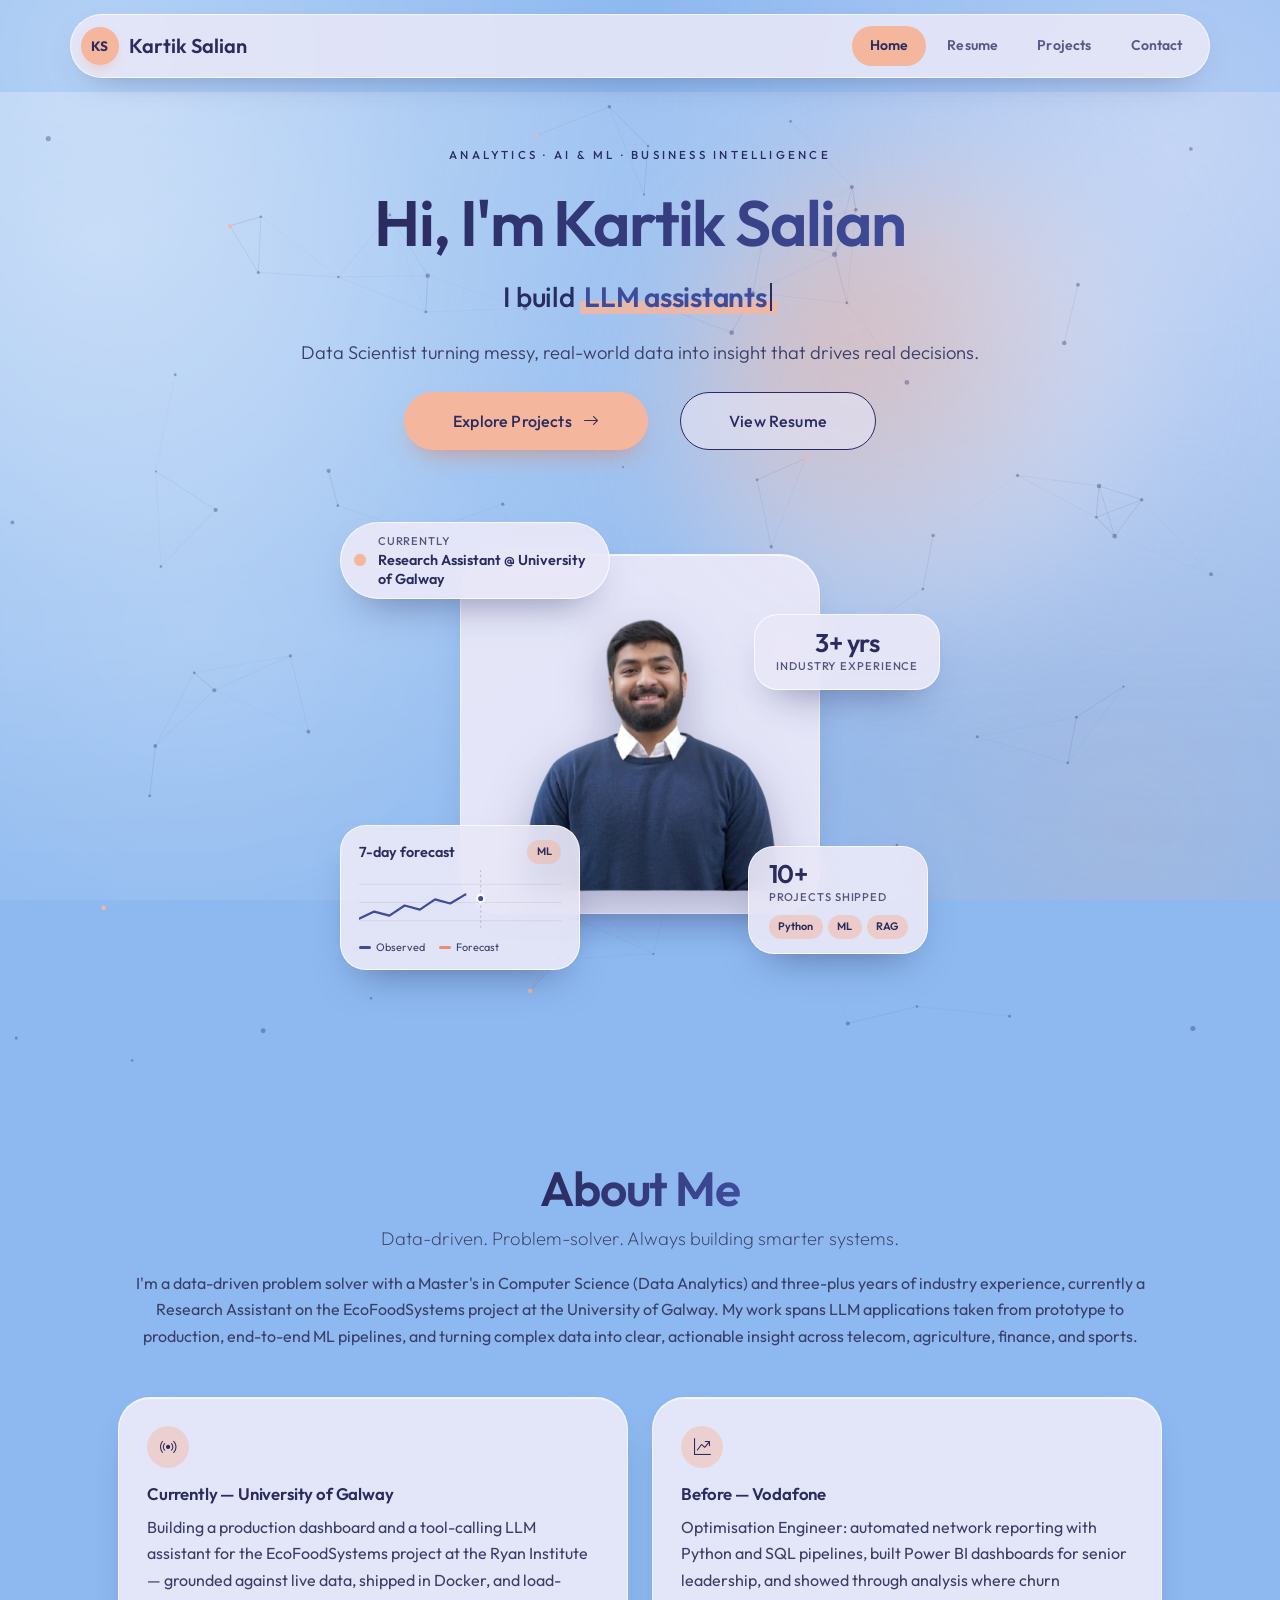
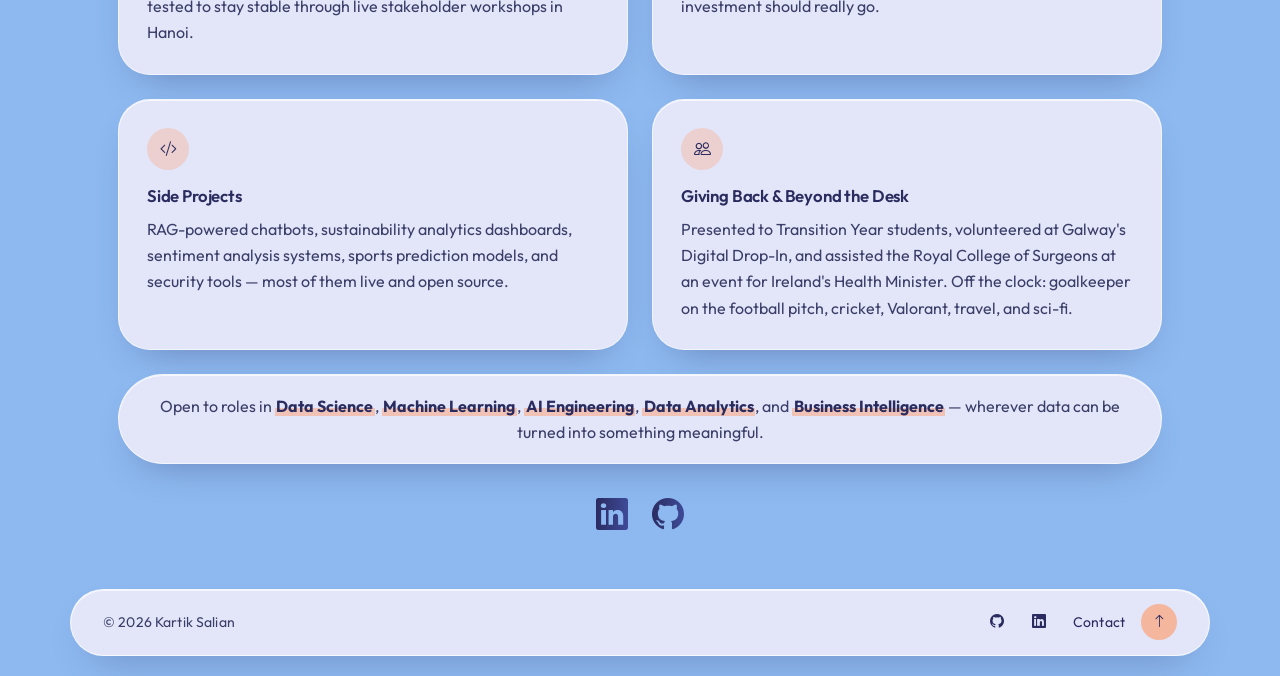
==== commit eaca8d1f: "Update site for new EcoFoodSystems research role - Resume: add current Research Assistant role (EcoF" ====
--- a/index.html
+++ b/index.html
@@ -27,9 +27,9 @@
         <!-- Bootstrap icons-->
         <link href="https://cdn.jsdelivr.net/npm/bootstrap-icons@1.11.3/font/bootstrap-icons.css" rel="stylesheet" />
         <!-- Core theme CSS (includes Bootstrap)-->
-        <link href="css/styles.css?v=20261110" rel="stylesheet" />
+        <link href="css/styles.css?v=20261110b" rel="stylesheet" />
         <!-- Modern 3D redesign (scoped to this page only)-->
-        <link href="css/custom-3d.css?v=20261110" rel="stylesheet" />
+        <link href="css/custom-3d.css?v=20261110b" rel="stylesheet" />
         <style>
             @keyframes fadeSlideIn {
                 from { opacity: 0; transform: translateY(22px); }
@@ -65,7 +65,7 @@
                             <div class="text-center text-xxl-start">
                                 <div class="hero-badge text-uppercase mb-4">Analytics &middot; AI &amp; ML &middot; Business Intelligence</div>
                                 <h1 class="display-3 fw-bolder mb-3"><span class="text-gradient d-inline">Hi, I'm Kartik Salian</span></h1>
-                                <p class="hero-rotator mb-3">I build <span class="rotator" data-words="data pipelines|ML models|RAG chatbots|forecasting systems|dashboards">data pipelines</span></p>
+                                <p class="hero-rotator mb-3">I build <span class="rotator" data-words="LLM assistants|data pipelines|ML models|forecasting systems|production dashboards">LLM assistants</span></p>
                                 <p class="lead mb-4">Data Scientist turning messy, real-world data into insight that drives real decisions.</p>
                                 <div class="d-grid gap-3 d-sm-flex justify-content-sm-center justify-content-xxl-start mb-3">
                                     <a class="btn btn-primary btn-lg px-5 py-3 me-sm-3 fs-6 fw-bolder" href="projects.html">Explore Projects <i class="bi bi-arrow-right ms-2"></i></a>
@@ -85,7 +85,7 @@
                                     <span class="live-dot" aria-hidden="true"></span>
                                     <div>
                                         <div class="cap-label">Currently</div>
-                                        <div class="cap-title">Data Scientist @ University of Galway</div>
+                                        <div class="cap-title">Research Assistant @ University of Galway</div>
                                     </div>
                                 </div>
 
@@ -140,7 +140,7 @@
                                 <h2 class="display-5 fw-bolder"><span class="text-gradient d-inline">About Me</span></h2>
                                 <p class="lead about-intro fw-light mb-3">Data-driven. Problem-solver. Always building smarter systems.</p>
                                 <p class="about-intro mb-0">
-                                    I'm a data-driven problem solver with a Master's in Computer Science (Data Analytics) and three-plus years of industry experience, currently working as a Data Scientist and Research Assistant at the University of Galway. My work spans end-to-end ML pipelines, AI-powered applications, and turning complex data into clear, actionable insight across telecom, agriculture, finance, and sports.
+                                    I'm a data-driven problem solver with a Master's in Computer Science (Data Analytics) and three-plus years of industry experience, currently a Research Assistant on the EcoFoodSystems project at the University of Galway. My work spans LLM applications taken from prototype to production, end-to-end ML pipelines, and turning complex data into clear, actionable insight across telecom, agriculture, finance, and sports.
                                 </p>
                             </div>
 
@@ -149,14 +149,14 @@
                                     <div class="tilt-card about-card">
                                         <div class="about-card-icon"><i class="bi bi-broadcast"></i></div>
                                         <h3>Currently &mdash; University of Galway</h3>
-                                        <p class="mb-0">Building intelligent data platforms for precision agriculture at the Ryan Institute: IoT sensor pipelines, forecasting models, AI chatbots, and decision-support tools that make complex outputs accessible to non-technical users.</p>
+                                        <p class="mb-0">Building a production dashboard and a tool-calling LLM assistant for the EcoFoodSystems project at the Ryan Institute &mdash; grounded against live data, shipped in Docker, and load-tested to stay stable through live stakeholder workshops in Hanoi.</p>
                                     </div>
                                 </div>
                                 <div class="col-md-6 reveal">
                                     <div class="tilt-card about-card">
                                         <div class="about-card-icon"><i class="bi bi-graph-up-arrow"></i></div>
                                         <h3>Before &mdash; Vodafone</h3>
-                                        <p class="mb-0">Led projects to optimise networks, predict customer churn, and deploy real-time anomaly detection pipelines using machine learning in the cloud.</p>
+                                        <p class="mb-0">Optimisation Engineer: automated network reporting with Python and SQL pipelines, built Power BI dashboards for senior leadership, and showed through analysis where churn investment should really go.</p>
                                     </div>
                                 </div>
                                 <div class="col-md-6 reveal">
@@ -205,9 +205,9 @@
         <!-- Bootstrap core JS-->
         <script src="https://cdn.jsdelivr.net/npm/bootstrap@5.2.3/dist/js/bootstrap.bundle.min.js"></script>
         <!-- Core theme JS-->
-        <script src="js/scripts.js?v=20261110"></script>
+        <script src="js/scripts.js?v=20261110b"></script>
         <!-- Hero background network + interaction effects-->
-        <script src="js/hero-network.js?v=20261110" defer></script>
-        <script src="js/effects.js?v=20261110" defer></script>
+        <script src="js/hero-network.js?v=20261110b" defer></script>
+        <script src="js/effects.js?v=20261110b" defer></script>
     </body>
 </html>
--- a/css/custom-3d.css
+++ b/css/custom-3d.css
@@ -1306,6 +1306,32 @@
 .tl-item.is-edu .tl-role,
 .tl-item.is-edu .tl-more { color: #fff; }
 
+/* Current role: pulsing peach ring on the marker */
+.tl-item.is-current .tl-node {
+    background: var(--peach);
+    color: var(--ink);
+}
+
+.tl-item.is-current .tl-node::after {
+    content: "";
+    position: absolute;
+    inset: -4px;
+    border-radius: 50%;
+    border: 2px solid var(--peach);
+    animation: live-pulse 1.8s ease-out infinite;
+}
+
+.tl-item.is-current .tl-type {
+    background: var(--peach);
+    color: var(--ink);
+}
+
+@media (prefers-reduced-motion: reduce) {
+    .tl-item.is-current .tl-node::after {
+        animation: none;
+    }
+}
+
 /* Mobile: line on the left, all tiles on the right */
 @media (max-width: 767.98px) {
     .timeline::before {
@@ -1594,6 +1620,48 @@
     font-weight: 500;
 }
 
+/* Certifications strip */
+.sk-certs {
+    padding: 1.6rem 1.75rem;
+    border-radius: 32px;
+    background: var(--bg-panel);
+    border: 1px solid rgba(255, 255, 255, 0.7);
+    box-shadow: var(--tile-shadow);
+}
+
+.theme-3d .sk-certs-title {
+    display: flex;
+    align-items: center;
+    gap: 0.8rem;
+    font-size: 1.1rem;
+    margin-bottom: 1rem;
+}
+
+.sk-cert-list {
+    display: flex;
+    flex-wrap: wrap;
+    gap: 0.5rem;
+}
+
+.sk-cert-list span {
+    display: inline-flex;
+    align-items: center;
+    gap: 0.45rem;
+    padding: 0.45rem 1rem;
+    border-radius: 999px;
+    background: #fff;
+    border: 1px solid rgba(var(--ink-rgb), 0.1);
+    color: var(--ink);
+    font-size: 0.85rem;
+    font-weight: 500;
+}
+
+.sk-cert-list span::before {
+    content: "\2713";
+    color: #e8906e;
+    font-weight: 700;
+}
+
 /* "Using in my current role" marker */
 .sk-chips span.is-now,
 .sk-lang.is-now {
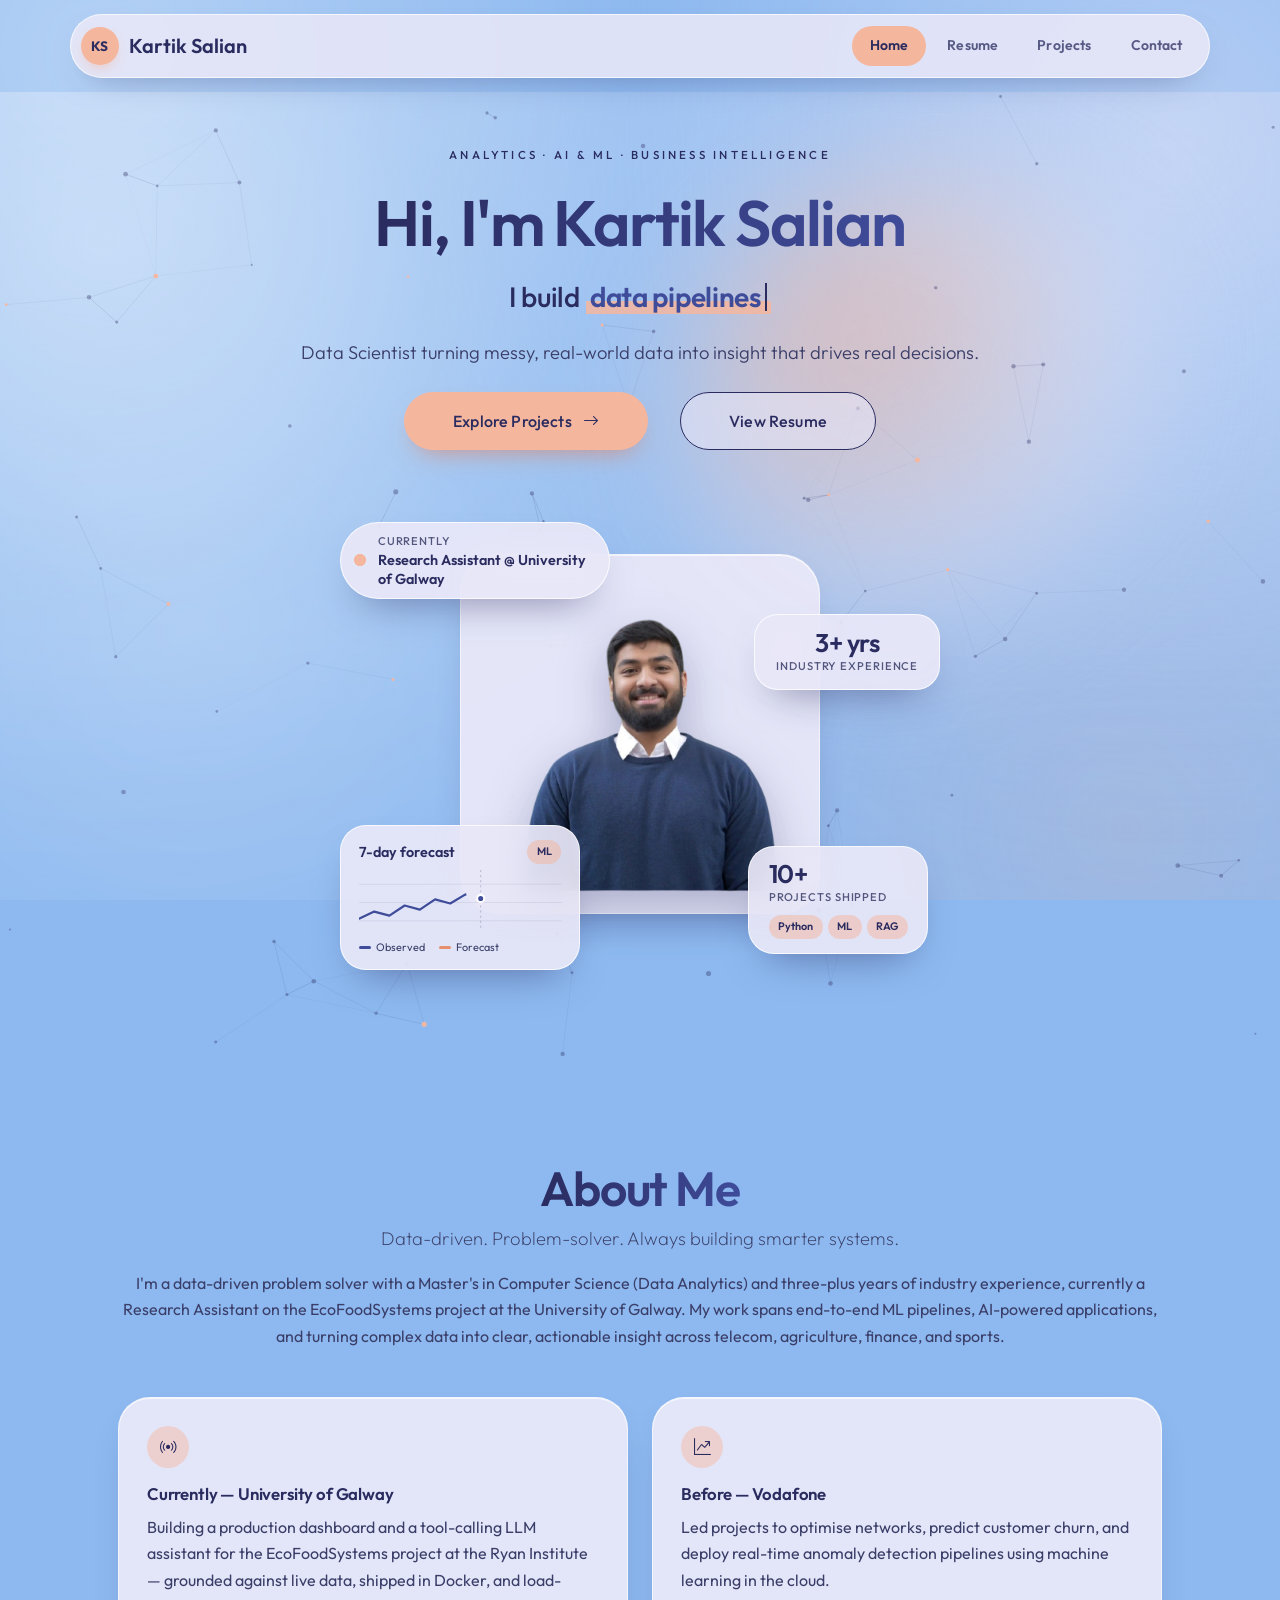
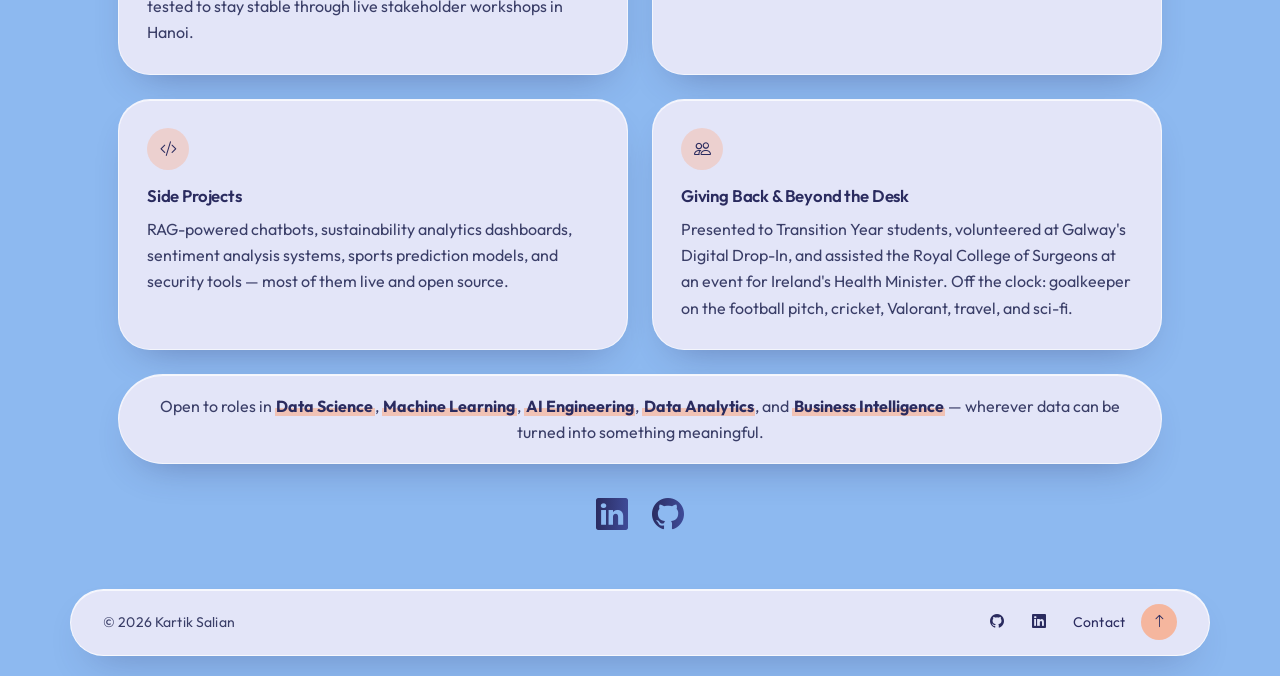
==== commit 36acdf7d: "Add EcoFoodSystems current role and restore other experience - Resume: add Research Assistant (EcoFo" ====
--- a/index.html
+++ b/index.html
@@ -27,9 +27,9 @@
         <!-- Bootstrap icons-->
         <link href="https://cdn.jsdelivr.net/npm/bootstrap-icons@1.11.3/font/bootstrap-icons.css" rel="stylesheet" />
         <!-- Core theme CSS (includes Bootstrap)-->
-        <link href="css/styles.css?v=20261110b" rel="stylesheet" />
+        <link href="css/styles.css?v=20261110f" rel="stylesheet" />
         <!-- Modern 3D redesign (scoped to this page only)-->
-        <link href="css/custom-3d.css?v=20261110b" rel="stylesheet" />
+        <link href="css/custom-3d.css?v=20261110f" rel="stylesheet" />
         <style>
             @keyframes fadeSlideIn {
                 from { opacity: 0; transform: translateY(22px); }
@@ -65,7 +65,7 @@
                             <div class="text-center text-xxl-start">
                                 <div class="hero-badge text-uppercase mb-4">Analytics &middot; AI &amp; ML &middot; Business Intelligence</div>
                                 <h1 class="display-3 fw-bolder mb-3"><span class="text-gradient d-inline">Hi, I'm Kartik Salian</span></h1>
-                                <p class="hero-rotator mb-3">I build <span class="rotator" data-words="LLM assistants|data pipelines|ML models|forecasting systems|production dashboards">LLM assistants</span></p>
+                                <p class="hero-rotator mb-3">I build <span class="rotator" data-words="data pipelines|ML models|RAG chatbots|forecasting systems|dashboards">data pipelines</span></p>
                                 <p class="lead mb-4">Data Scientist turning messy, real-world data into insight that drives real decisions.</p>
                                 <div class="d-grid gap-3 d-sm-flex justify-content-sm-center justify-content-xxl-start mb-3">
                                     <a class="btn btn-primary btn-lg px-5 py-3 me-sm-3 fs-6 fw-bolder" href="projects.html">Explore Projects <i class="bi bi-arrow-right ms-2"></i></a>
@@ -140,7 +140,7 @@
                                 <h2 class="display-5 fw-bolder"><span class="text-gradient d-inline">About Me</span></h2>
                                 <p class="lead about-intro fw-light mb-3">Data-driven. Problem-solver. Always building smarter systems.</p>
                                 <p class="about-intro mb-0">
-                                    I'm a data-driven problem solver with a Master's in Computer Science (Data Analytics) and three-plus years of industry experience, currently a Research Assistant on the EcoFoodSystems project at the University of Galway. My work spans LLM applications taken from prototype to production, end-to-end ML pipelines, and turning complex data into clear, actionable insight across telecom, agriculture, finance, and sports.
+                                    I'm a data-driven problem solver with a Master's in Computer Science (Data Analytics) and three-plus years of industry experience, currently a Research Assistant on the EcoFoodSystems project at the University of Galway. My work spans end-to-end ML pipelines, AI-powered applications, and turning complex data into clear, actionable insight across telecom, agriculture, finance, and sports.
                                 </p>
                             </div>
 
@@ -156,7 +156,7 @@
                                     <div class="tilt-card about-card">
                                         <div class="about-card-icon"><i class="bi bi-graph-up-arrow"></i></div>
                                         <h3>Before &mdash; Vodafone</h3>
-                                        <p class="mb-0">Optimisation Engineer: automated network reporting with Python and SQL pipelines, built Power BI dashboards for senior leadership, and showed through analysis where churn investment should really go.</p>
+                                        <p class="mb-0">Led projects to optimise networks, predict customer churn, and deploy real-time anomaly detection pipelines using machine learning in the cloud.</p>
                                     </div>
                                 </div>
                                 <div class="col-md-6 reveal">
@@ -205,9 +205,9 @@
         <!-- Bootstrap core JS-->
         <script src="https://cdn.jsdelivr.net/npm/bootstrap@5.2.3/dist/js/bootstrap.bundle.min.js"></script>
         <!-- Core theme JS-->
-        <script src="js/scripts.js?v=20261110b"></script>
+        <script src="js/scripts.js?v=20261110f"></script>
         <!-- Hero background network + interaction effects-->
-        <script src="js/hero-network.js?v=20261110b" defer></script>
-        <script src="js/effects.js?v=20261110b" defer></script>
+        <script src="js/hero-network.js?v=20261110f" defer></script>
+        <script src="js/effects.js?v=20261110f" defer></script>
     </body>
 </html>
--- a/css/custom-3d.css
+++ b/css/custom-3d.css
@@ -1292,7 +1292,7 @@
 
 /* --- Part-time: peach --- */
 .tl-item.is-part .tl-card { background: var(--part-tile); color: var(--ink-soft); border-color: rgba(var(--peach-rgb), 0.9); }
-.tl-item.is-part .tl-node { background: var(--peach); color: var(--ink); }
+.tl-item.is-part .tl-node { background: var(--ink); color: var(--peach); }
 .is-part .tl-type { background: var(--peach); color: var(--ink); }
 .tl-item.is-part .tl-date,
 .tl-item.is-part .tl-role,
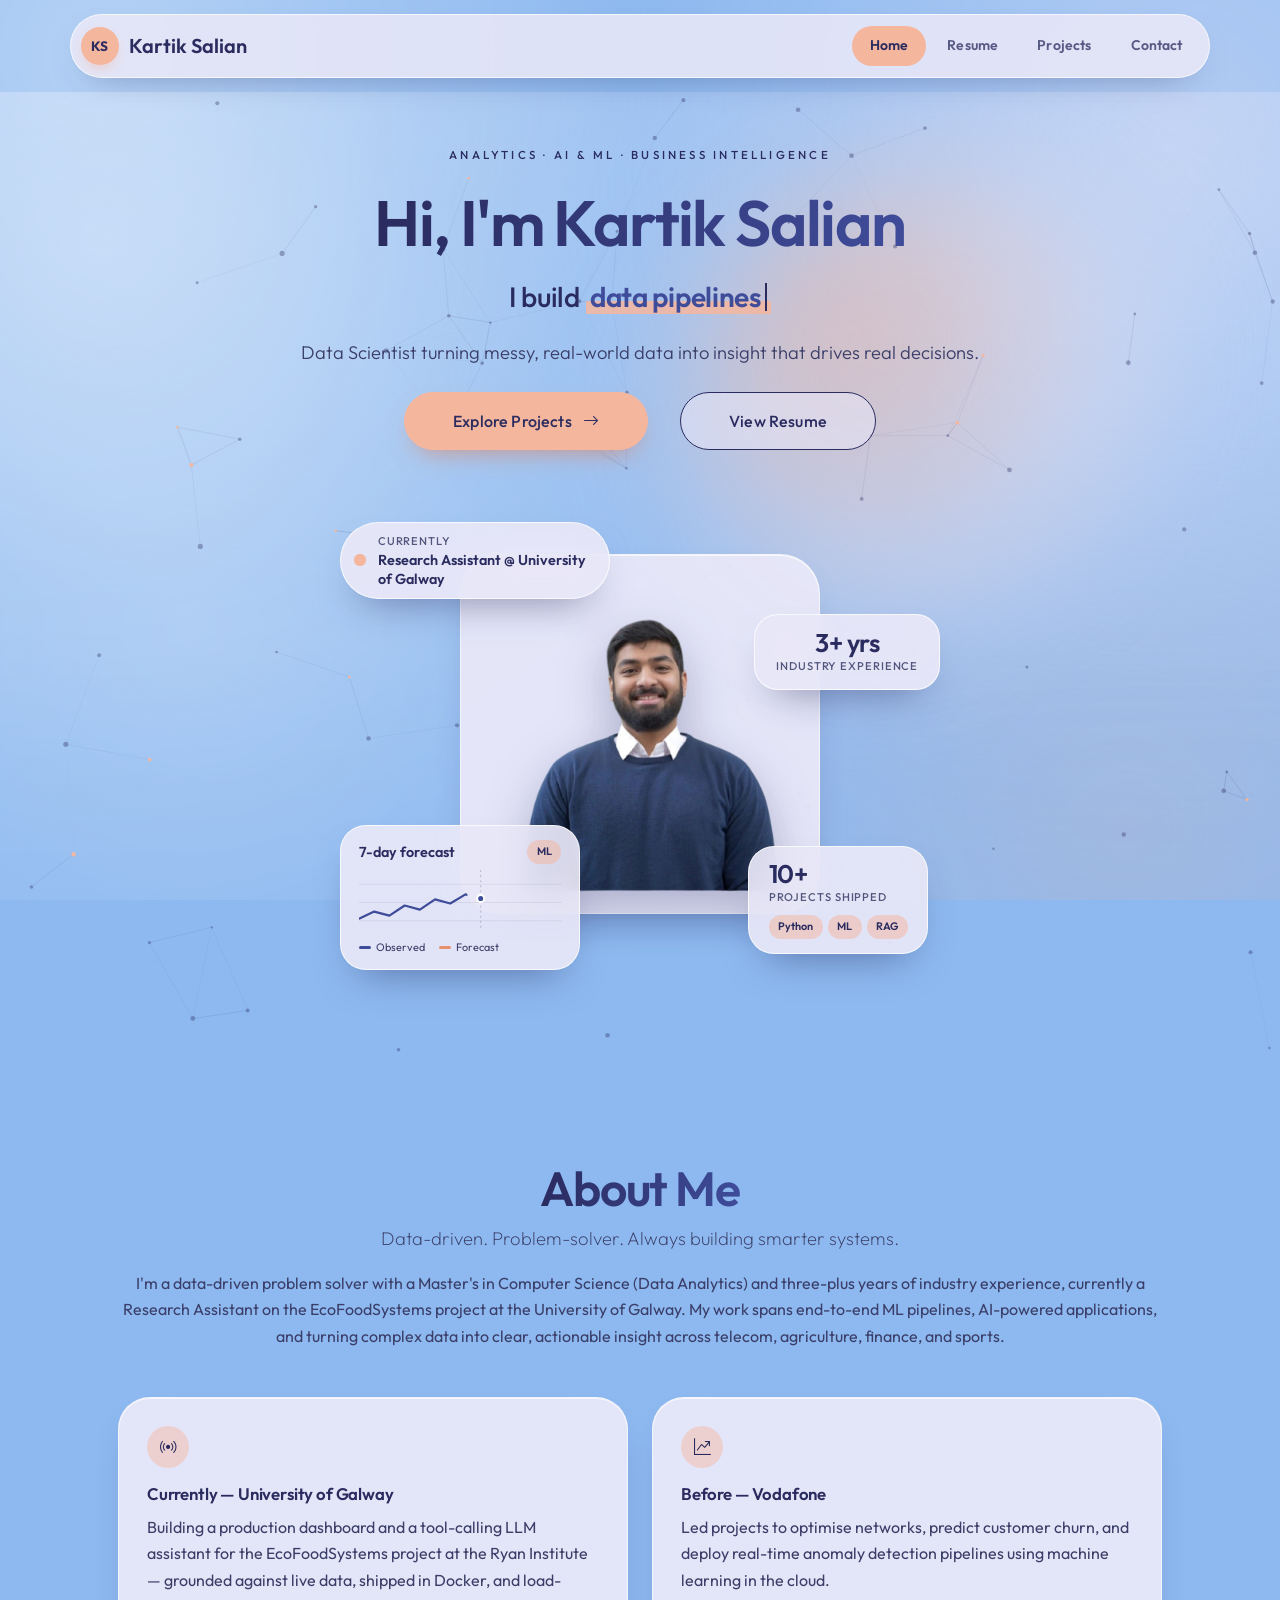
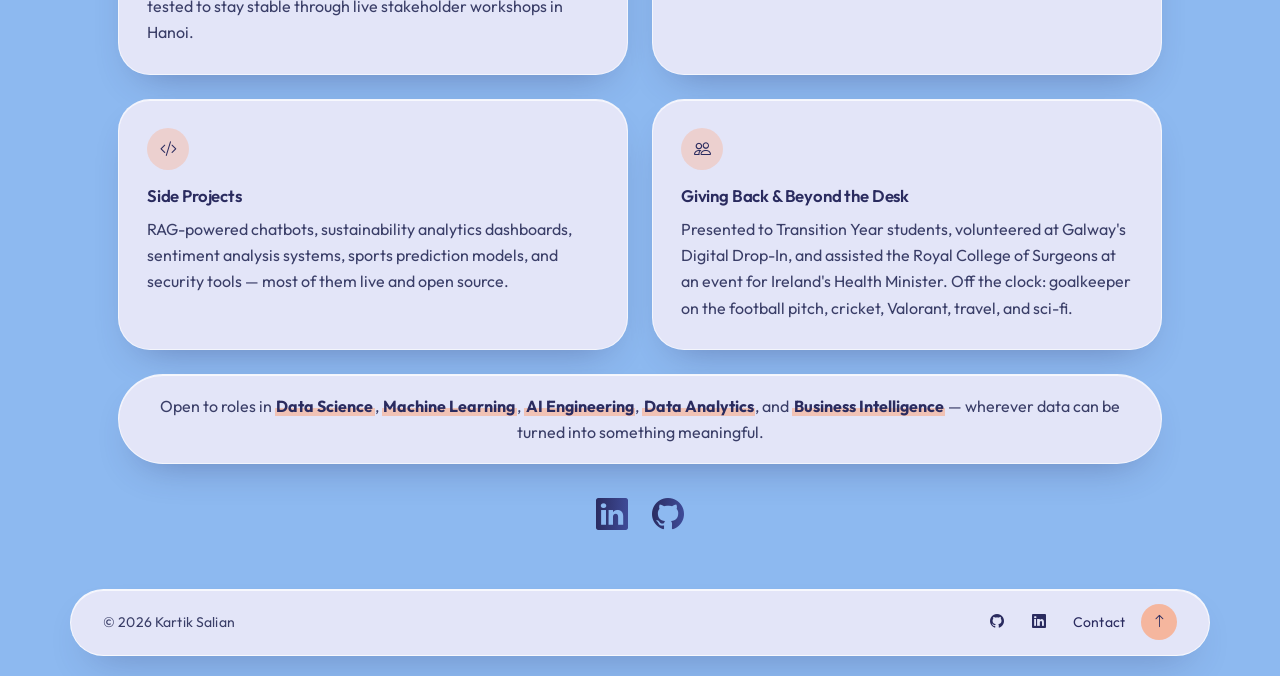
==== commit b9b64a10: "Orange briefcase marker for internships; mark Excel as used in current role" ====
--- a/index.html
+++ b/index.html
@@ -27,9 +27,9 @@
         <!-- Bootstrap icons-->
         <link href="https://cdn.jsdelivr.net/npm/bootstrap-icons@1.11.3/font/bootstrap-icons.css" rel="stylesheet" />
         <!-- Core theme CSS (includes Bootstrap)-->
-        <link href="css/styles.css?v=20261110f" rel="stylesheet" />
+        <link href="css/styles.css?v=20261110g" rel="stylesheet" />
         <!-- Modern 3D redesign (scoped to this page only)-->
-        <link href="css/custom-3d.css?v=20261110f" rel="stylesheet" />
+        <link href="css/custom-3d.css?v=20261110g" rel="stylesheet" />
         <style>
             @keyframes fadeSlideIn {
                 from { opacity: 0; transform: translateY(22px); }
@@ -205,9 +205,9 @@
         <!-- Bootstrap core JS-->
         <script src="https://cdn.jsdelivr.net/npm/bootstrap@5.2.3/dist/js/bootstrap.bundle.min.js"></script>
         <!-- Core theme JS-->
-        <script src="js/scripts.js?v=20261110f"></script>
+        <script src="js/scripts.js?v=20261110g"></script>
         <!-- Hero background network + interaction effects-->
-        <script src="js/hero-network.js?v=20261110f" defer></script>
-        <script src="js/effects.js?v=20261110f" defer></script>
+        <script src="js/hero-network.js?v=20261110g" defer></script>
+        <script src="js/effects.js?v=20261110g" defer></script>
     </body>
 </html>
--- a/css/custom-3d.css
+++ b/css/custom-3d.css
@@ -1293,6 +1293,7 @@
 /* --- Part-time: peach --- */
 .tl-item.is-part .tl-card { background: var(--part-tile); color: var(--ink-soft); border-color: rgba(var(--peach-rgb), 0.9); }
 .tl-item.is-part .tl-node { background: var(--ink); color: var(--peach); }
+.tl-item.is-intern .tl-node { background: var(--ink); color: var(--peach); }
 .is-part .tl-type { background: var(--peach); color: var(--ink); }
 .tl-item.is-part .tl-date,
 .tl-item.is-part .tl-role,
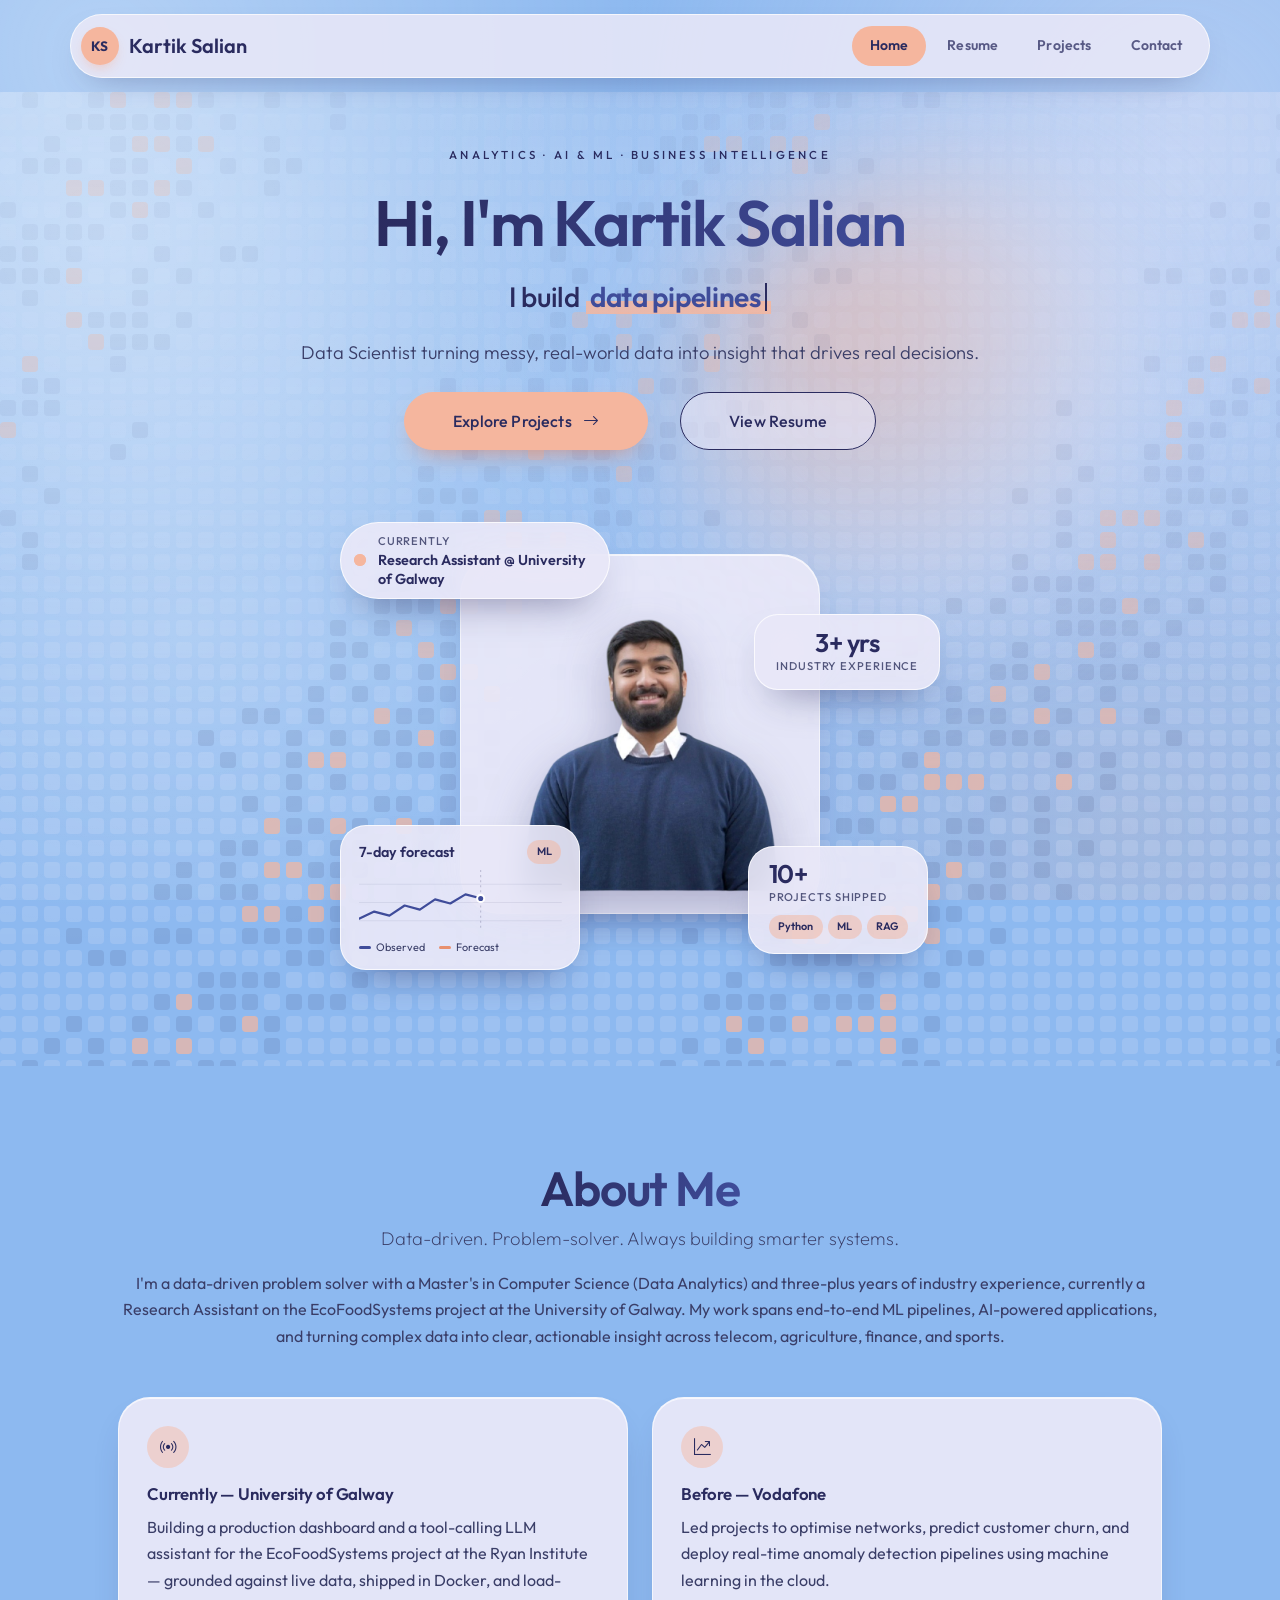
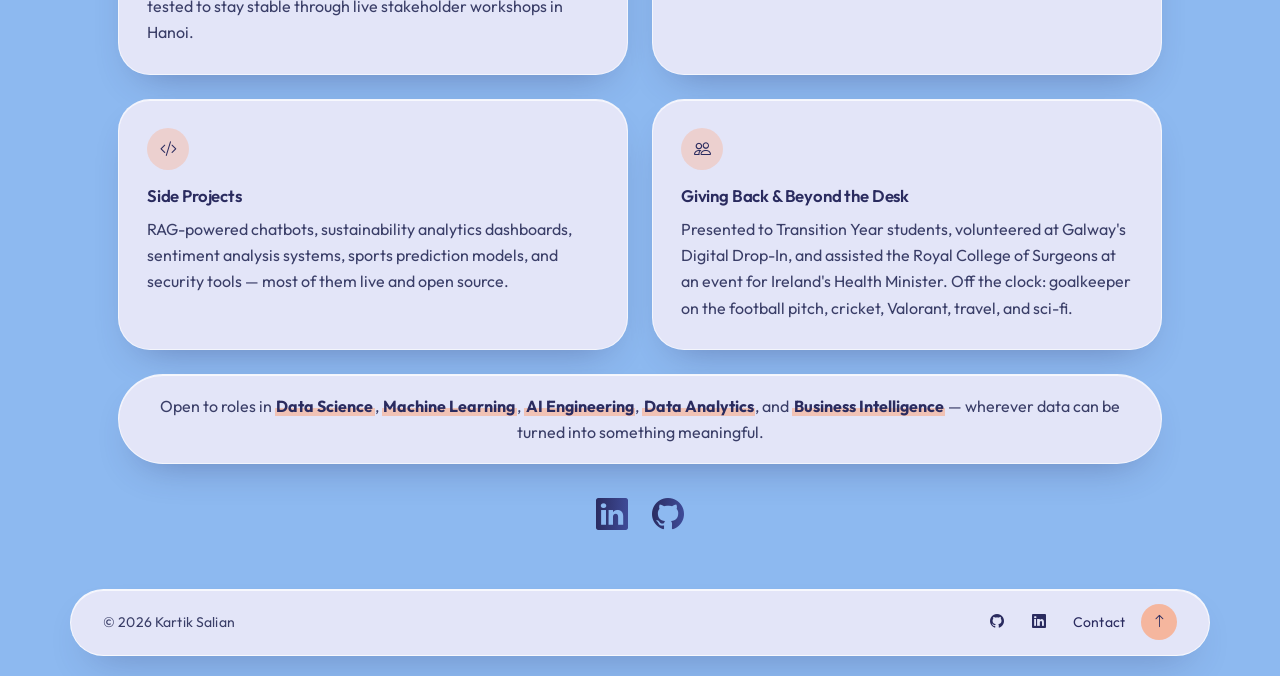
==== commit 8f8211af: "Replace home network background with interactive heatmap grid Squares light up to peach under the cu" ====
--- a/index.html
+++ b/index.html
@@ -27,9 +27,9 @@
         <!-- Bootstrap icons-->
         <link href="https://cdn.jsdelivr.net/npm/bootstrap-icons@1.11.3/font/bootstrap-icons.css" rel="stylesheet" />
         <!-- Core theme CSS (includes Bootstrap)-->
-        <link href="css/styles.css?v=20261110g" rel="stylesheet" />
+        <link href="css/styles.css?v=20261110h" rel="stylesheet" />
         <!-- Modern 3D redesign (scoped to this page only)-->
-        <link href="css/custom-3d.css?v=20261110g" rel="stylesheet" />
+        <link href="css/custom-3d.css?v=20261110h" rel="stylesheet" />
         <style>
             @keyframes fadeSlideIn {
                 from { opacity: 0; transform: translateY(22px); }
@@ -205,9 +205,9 @@
         <!-- Bootstrap core JS-->
         <script src="https://cdn.jsdelivr.net/npm/bootstrap@5.2.3/dist/js/bootstrap.bundle.min.js"></script>
         <!-- Core theme JS-->
-        <script src="js/scripts.js?v=20261110g"></script>
+        <script src="js/scripts.js?v=20261110h"></script>
         <!-- Hero background network + interaction effects-->
-        <script src="js/hero-network.js?v=20261110g" defer></script>
-        <script src="js/effects.js?v=20261110g" defer></script>
+        <script src="js/hero-heatmap.js?v=20261110h" defer></script>
+        <script src="js/effects.js?v=20261110h" defer></script>
     </body>
 </html>
--- a/css/custom-3d.css
+++ b/css/custom-3d.css
@@ -397,6 +397,19 @@
     pointer-events: none;
 }
 
+/* Home heatmap: fade it out behind the text column so copy stays readable */
+.theme-3d .hero .hero-3d-bg {
+    -webkit-mask-image: linear-gradient(to right, rgba(0, 0, 0, 0.35) 0%, rgba(0, 0, 0, 0.6) 35%, #000 60%);
+    mask-image: linear-gradient(to right, rgba(0, 0, 0, 0.35) 0%, rgba(0, 0, 0, 0.6) 35%, #000 60%);
+}
+
+@media (max-width: 1399.98px) {
+    /* stacked layout: text sits on top, so fade from the top instead */
+    .theme-3d .hero .hero-3d-bg {
+        -webkit-mask-image: linear-gradient(to bottom, rgba(0, 0, 0, 0.35) 0%, rgba(0, 0, 0, 0.5) 40%, #000 70%);
+        mask-image: linear-gradient(to bottom, rgba(0, 0, 0, 0.35) 0%, rgba(0, 0, 0, 0.5) 40%, #000 70%);
+    }
+}
 .hero-3d-bg canvas {
     width: 100%;
     height: 100%;
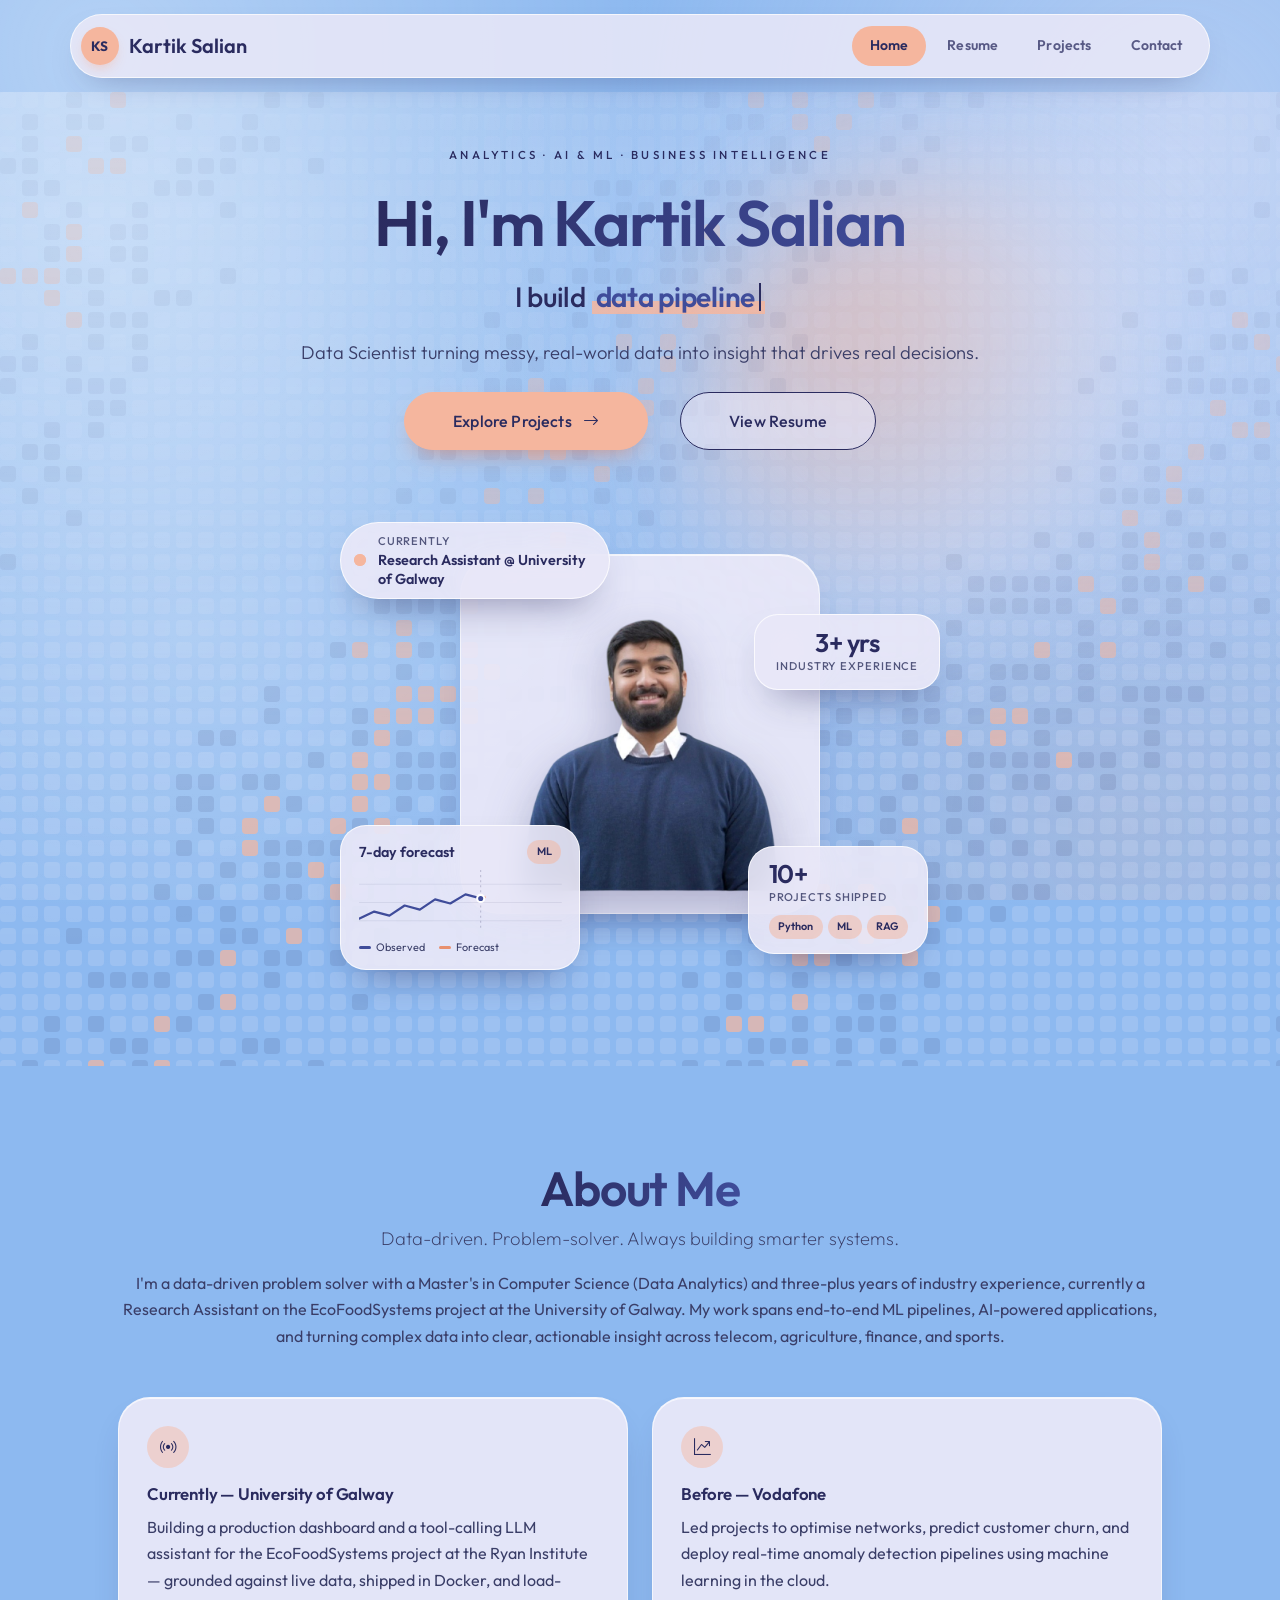
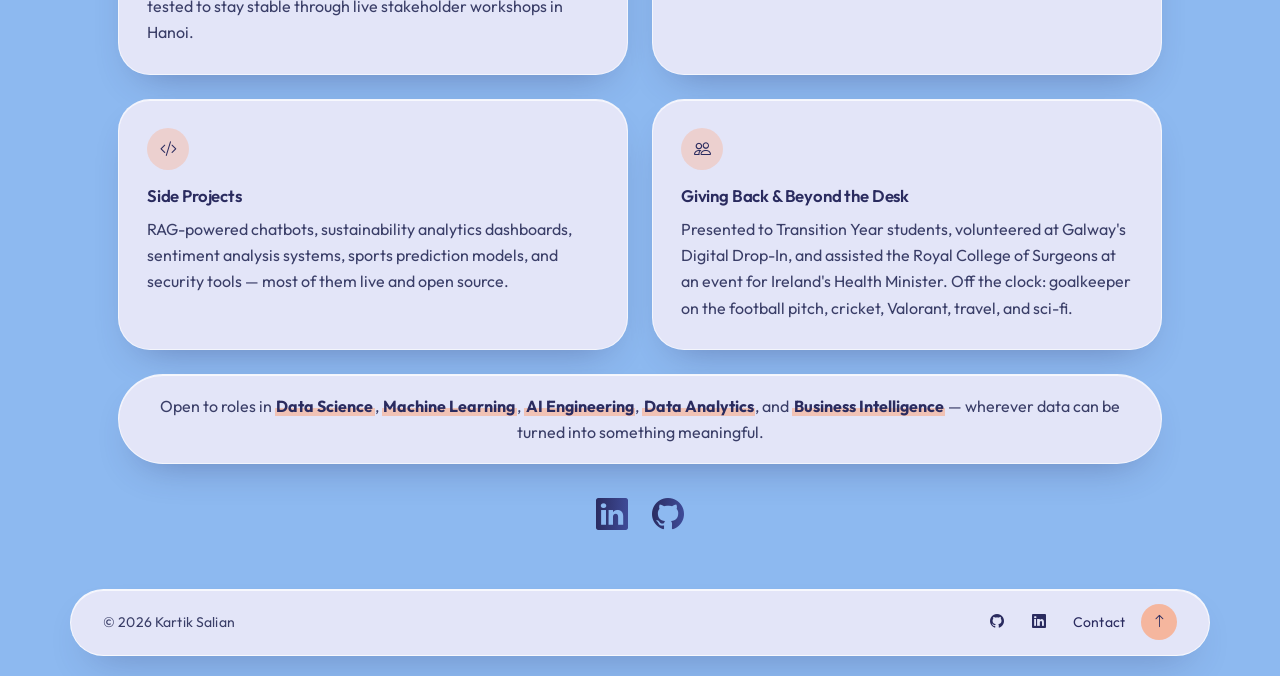
==== commit 01d01eec: "New KS favicon in the peach/indigo theme Replace the old gradient K icon with a KS monogram matching" ====
--- a/index.html
+++ b/index.html
@@ -18,8 +18,10 @@
         <meta name="twitter:description" content="Kartik Salian — Data Scientist and ML Engineer building data pipelines, predictive models, and AI-powered applications." />
         <meta name="twitter:image" content="https://kartiksalian.github.io/Kartik-portfolio/assets/Profile.png" />
         <!-- Favicon-->
-        <link rel="icon" type="image/svg+xml" href="assets/favicon.svg" />
-        <link rel="alternate icon" type="image/x-icon" href="assets/favicon.ico" />
+        <link rel="icon" type="image/svg+xml" href="assets/favicon.svg?v=2" />
+        <link rel="alternate icon" type="image/x-icon" href="assets/favicon.ico?v=2" />
+        <link rel="apple-touch-icon" href="assets/apple-touch-icon.png?v=2" />
+        <meta name="theme-color" content="#8DB9F0" />
         <!-- Custom Google font-->
         <link rel="preconnect" href="https://fonts.googleapis.com" />
         <link rel="preconnect" href="https://fonts.gstatic.com" crossorigin />
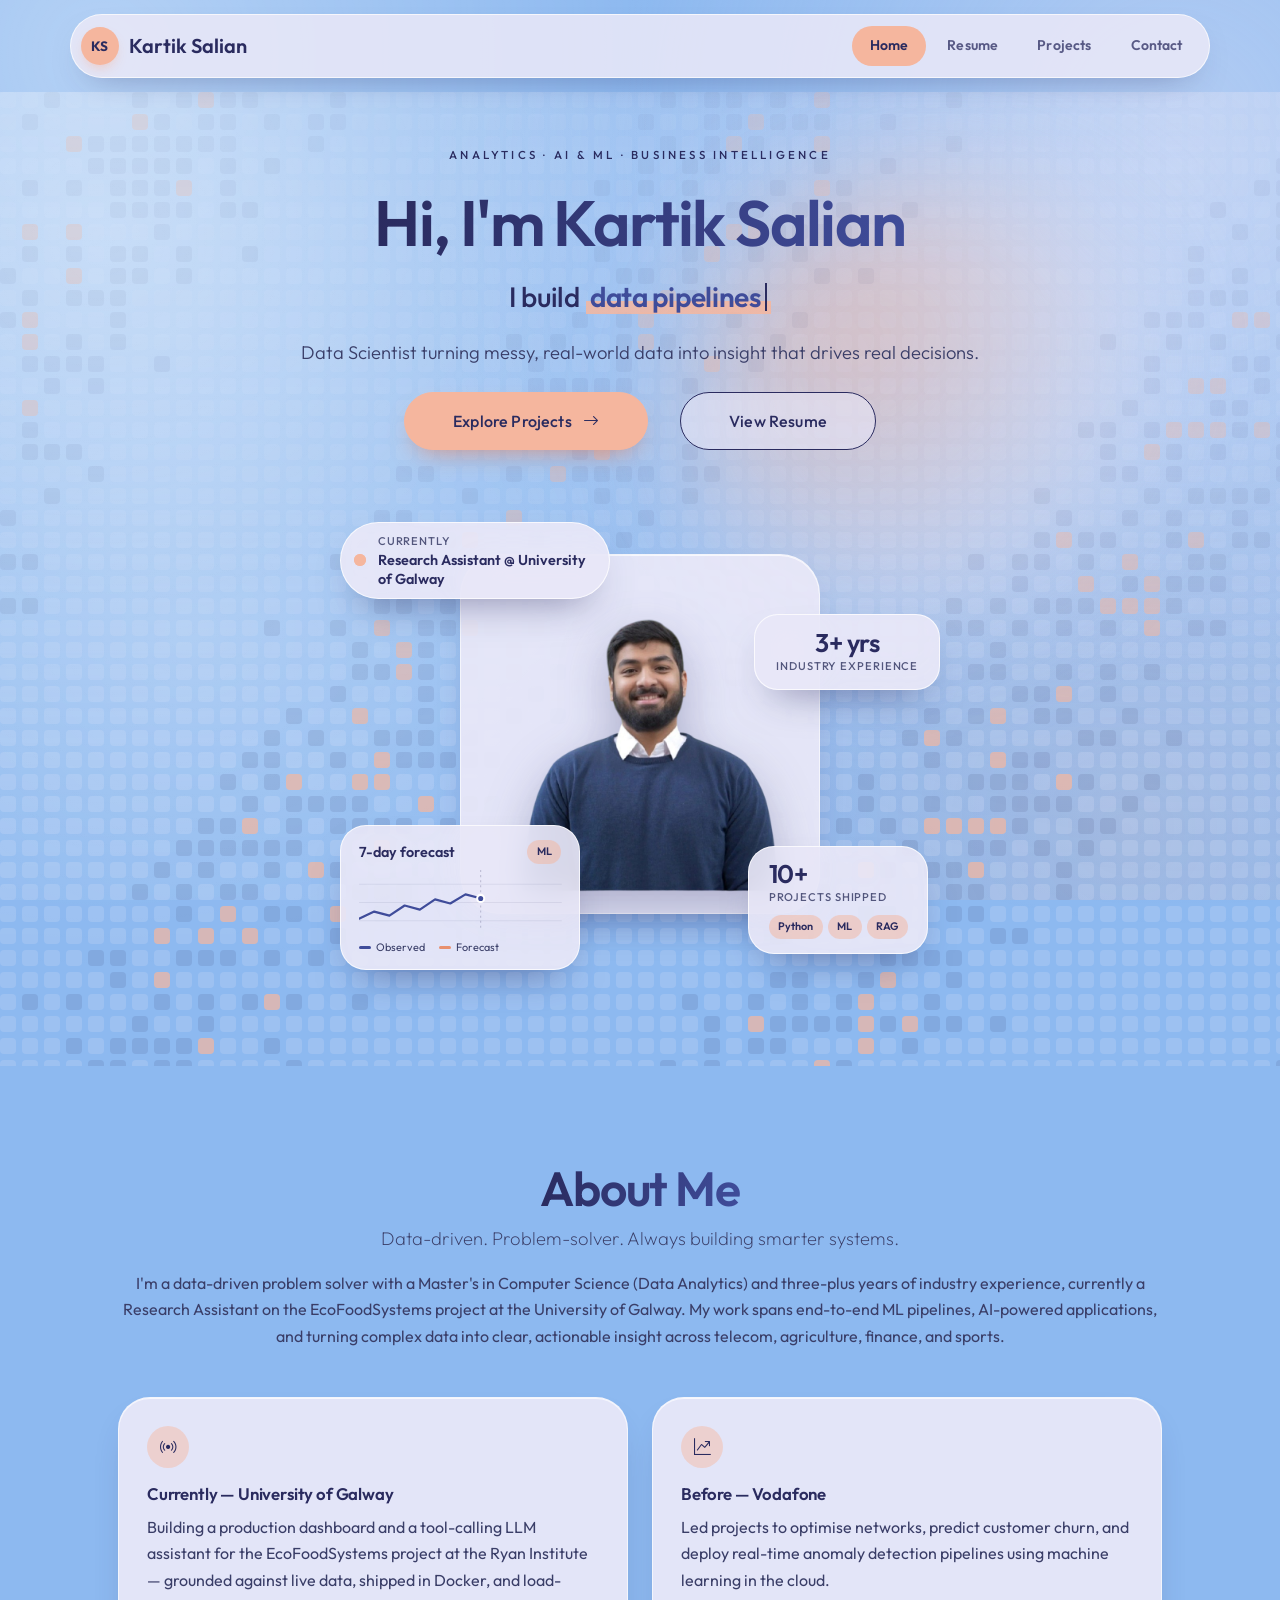
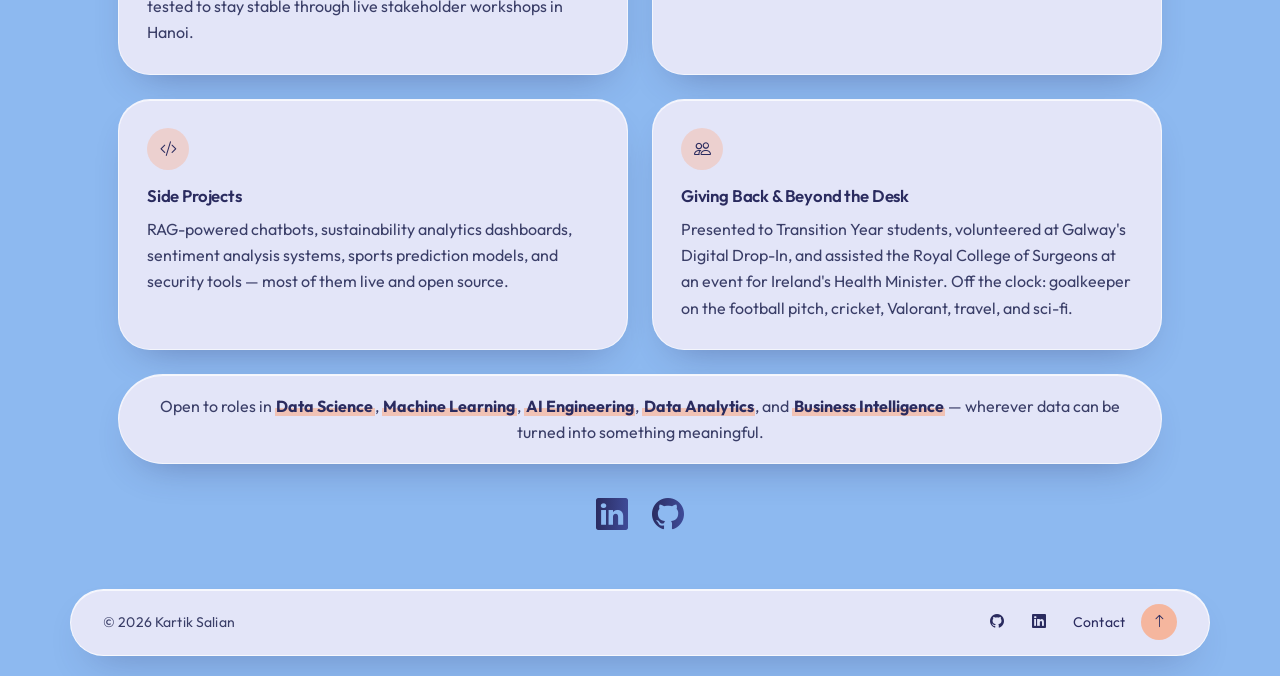
==== commit 4f207330: "Use the interactive heatmap on Resume, Projects and Contact headers Replace the old 3D shapes header" ====
--- a/index.html
+++ b/index.html
@@ -29,9 +29,9 @@
         <!-- Bootstrap icons-->
         <link href="https://cdn.jsdelivr.net/npm/bootstrap-icons@1.11.3/font/bootstrap-icons.css" rel="stylesheet" />
         <!-- Core theme CSS (includes Bootstrap)-->
-        <link href="css/styles.css?v=20261110h" rel="stylesheet" />
+        <link href="css/styles.css?v=20261111i" rel="stylesheet" />
         <!-- Modern 3D redesign (scoped to this page only)-->
-        <link href="css/custom-3d.css?v=20261110h" rel="stylesheet" />
+        <link href="css/custom-3d.css?v=20261111i" rel="stylesheet" />
         <style>
             @keyframes fadeSlideIn {
                 from { opacity: 0; transform: translateY(22px); }
@@ -207,9 +207,9 @@
         <!-- Bootstrap core JS-->
         <script src="https://cdn.jsdelivr.net/npm/bootstrap@5.2.3/dist/js/bootstrap.bundle.min.js"></script>
         <!-- Core theme JS-->
-        <script src="js/scripts.js?v=20261110h"></script>
+        <script src="js/scripts.js?v=20261111i"></script>
         <!-- Hero background network + interaction effects-->
-        <script src="js/hero-heatmap.js?v=20261110h" defer></script>
-        <script src="js/effects.js?v=20261110h" defer></script>
+        <script src="js/hero-heatmap.js?v=20261111i" defer></script>
+        <script src="js/effects.js?v=20261111i" defer></script>
     </body>
 </html>
--- a/css/custom-3d.css
+++ b/css/custom-3d.css
@@ -397,6 +397,11 @@
     pointer-events: none;
 }
 
+/* Inner-page headers: same heatmap, faded behind the centred title */
+.theme-3d .page-hero .hero-3d-bg {
+    -webkit-mask-image: radial-gradient(ellipse 55% 85% at 50% 50%, rgba(0, 0, 0, 0.25) 0%, rgba(0, 0, 0, 0.45) 55%, #000 100%);
+    mask-image: radial-gradient(ellipse 55% 85% at 50% 50%, rgba(0, 0, 0, 0.25) 0%, rgba(0, 0, 0, 0.45) 55%, #000 100%);
+}
 /* Home heatmap: fade it out behind the text column so copy stays readable */
 .theme-3d .hero .hero-3d-bg {
     -webkit-mask-image: linear-gradient(to right, rgba(0, 0, 0, 0.35) 0%, rgba(0, 0, 0, 0.6) 35%, #000 60%);
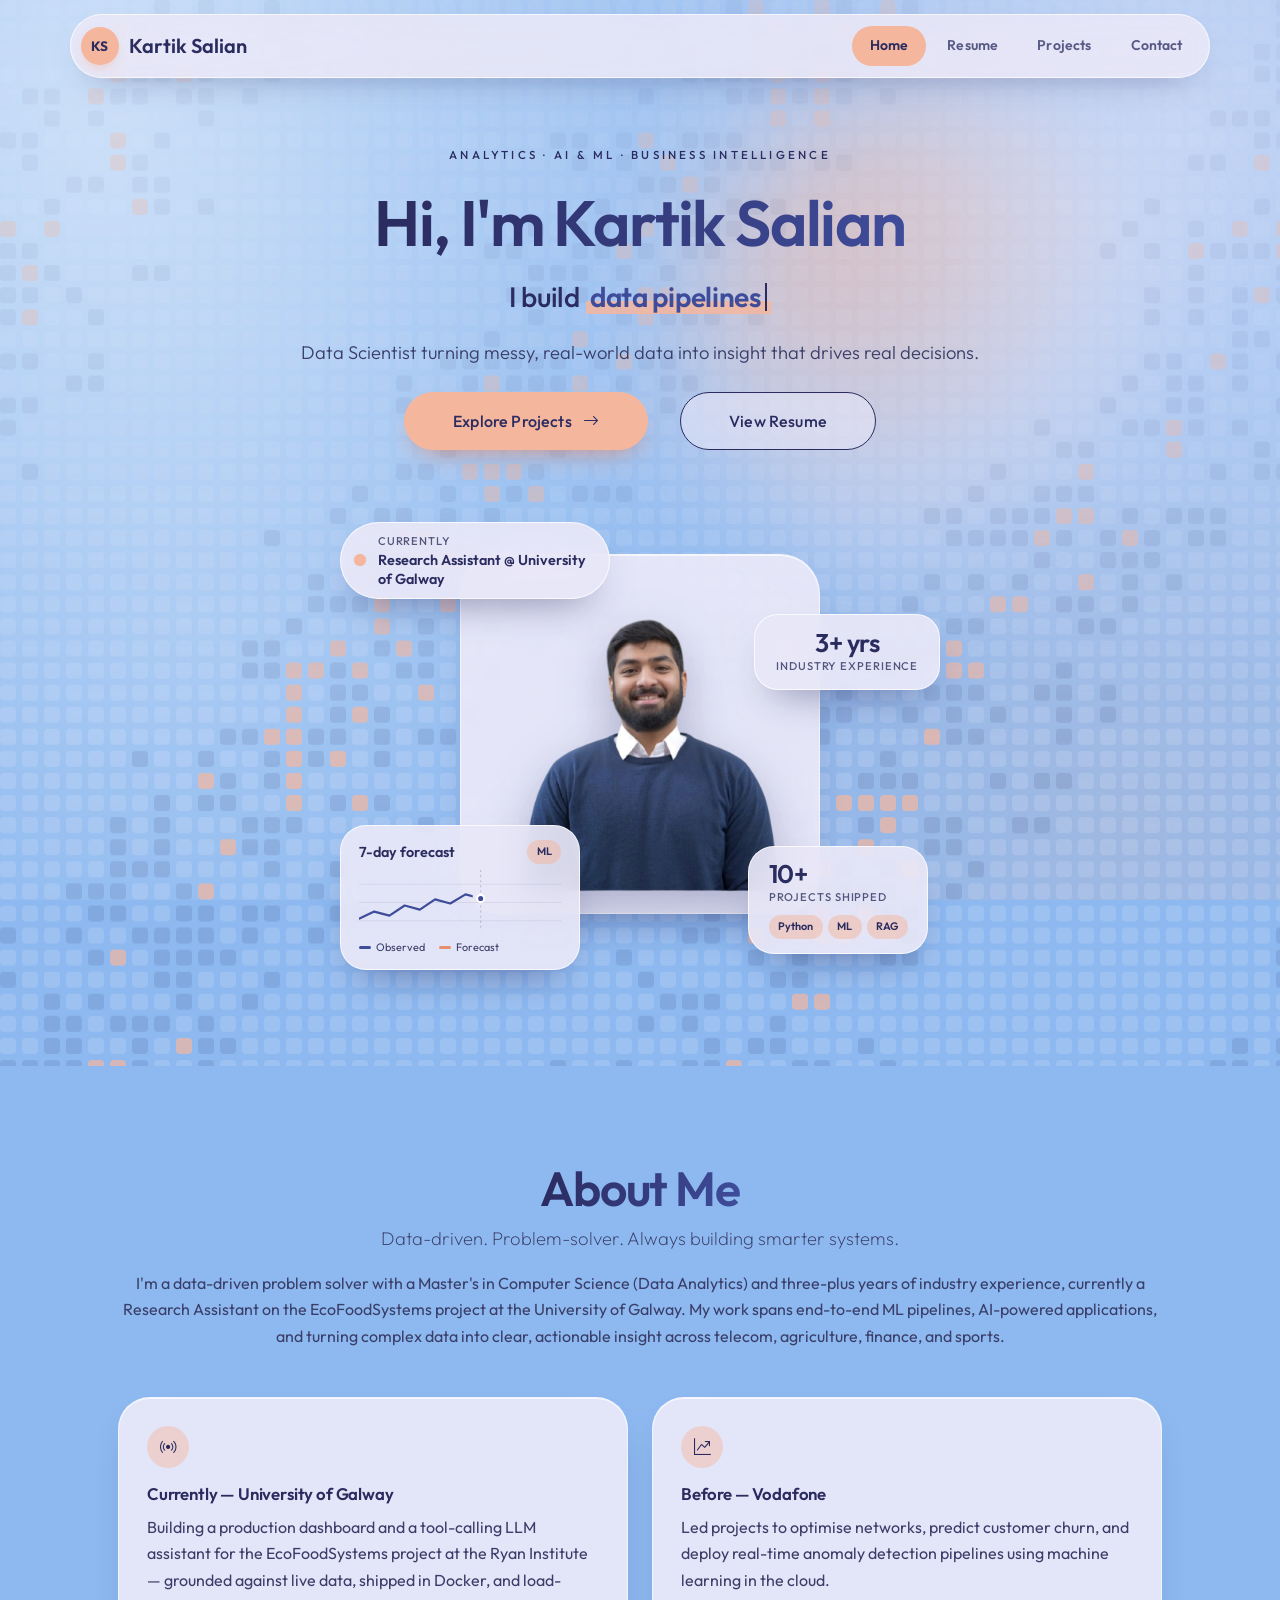
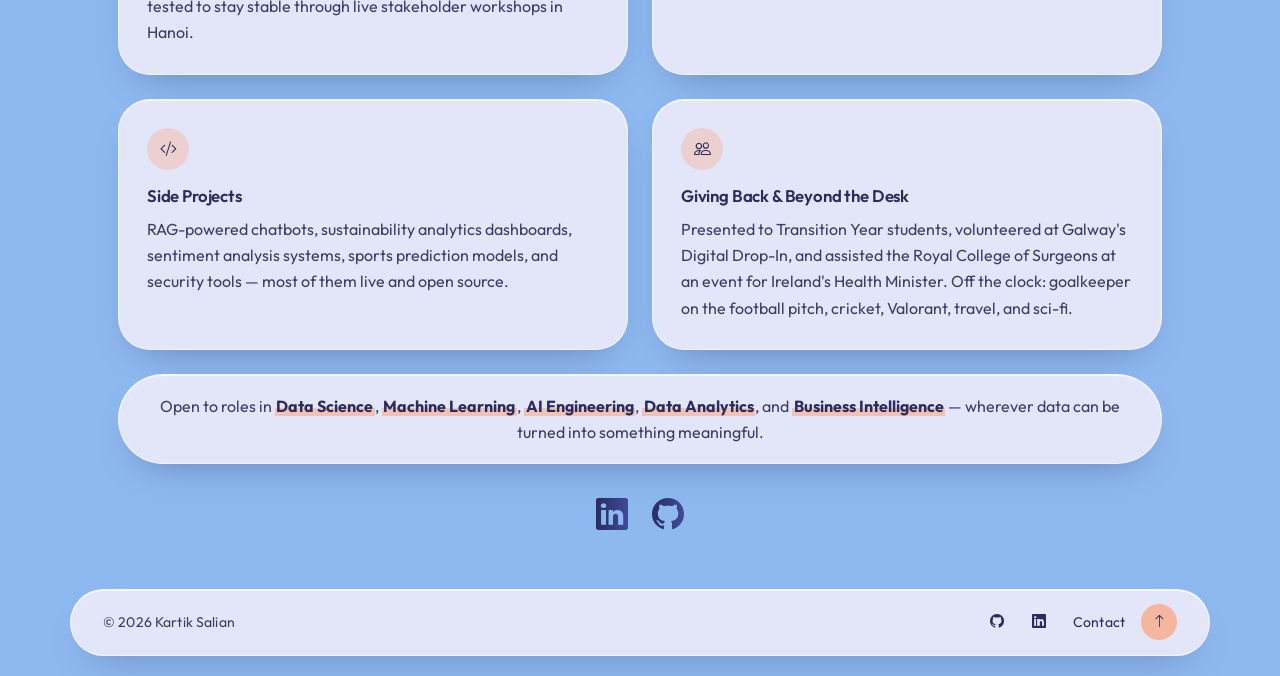
==== commit 7b3ce082: "Extend header heatmap up behind the floating navbar Page headers slide under the navbar (height meas" ====
--- a/index.html
+++ b/index.html
@@ -29,9 +29,9 @@
         <!-- Bootstrap icons-->
         <link href="https://cdn.jsdelivr.net/npm/bootstrap-icons@1.11.3/font/bootstrap-icons.css" rel="stylesheet" />
         <!-- Core theme CSS (includes Bootstrap)-->
-        <link href="css/styles.css?v=20261111i" rel="stylesheet" />
+        <link href="css/styles.css?v=20261111j" rel="stylesheet" />
         <!-- Modern 3D redesign (scoped to this page only)-->
-        <link href="css/custom-3d.css?v=20261111i" rel="stylesheet" />
+        <link href="css/custom-3d.css?v=20261111j" rel="stylesheet" />
         <style>
             @keyframes fadeSlideIn {
                 from { opacity: 0; transform: translateY(22px); }
@@ -207,9 +207,9 @@
         <!-- Bootstrap core JS-->
         <script src="https://cdn.jsdelivr.net/npm/bootstrap@5.2.3/dist/js/bootstrap.bundle.min.js"></script>
         <!-- Core theme JS-->
-        <script src="js/scripts.js?v=20261111i"></script>
+        <script src="js/scripts.js?v=20261111j"></script>
         <!-- Hero background network + interaction effects-->
-        <script src="js/hero-heatmap.js?v=20261111i" defer></script>
-        <script src="js/effects.js?v=20261111i" defer></script>
+        <script src="js/hero-heatmap.js?v=20261111j" defer></script>
+        <script src="js/effects.js?v=20261111j" defer></script>
     </body>
 </html>
--- a/css/custom-3d.css
+++ b/css/custom-3d.css
@@ -373,7 +373,9 @@
 .theme-3d .hero {
     position: relative;
     overflow: hidden;
-    padding-top: 3rem;
+    /* extend up under the floating navbar so the heatmap starts at the very top */
+    margin-top: calc(-1 * var(--nav-h, 88px));
+    padding-top: calc(3rem + var(--nav-h, 88px)) !important;
     isolation: isolate;
 }
 
@@ -508,7 +510,9 @@
 .theme-3d .page-hero {
     position: relative;
     overflow: hidden;
-    padding: 4rem 0 2.75rem;
+    /* extend up under the floating navbar so the heatmap starts at the very top */
+    margin-top: calc(-1 * var(--nav-h, 88px));
+    padding: calc(4rem + var(--nav-h, 88px)) 0 2.75rem;
     isolation: isolate;
 }
 
@@ -2498,7 +2502,7 @@
 
     /* page headers */
     .theme-3d .page-hero {
-        padding: 2.25rem 0 1.75rem;
+        padding: calc(2.25rem + var(--nav-h, 80px)) 0 1.75rem;
     }
 
     .theme-3d .page-hero .display-5 {
@@ -2507,7 +2511,7 @@
 
     /* home hero */
     .theme-3d .hero {
-        padding-top: 1.25rem !important;
+        padding-top: calc(1.25rem + var(--nav-h, 80px)) !important;
         padding-bottom: 0 !important;
     }
 
